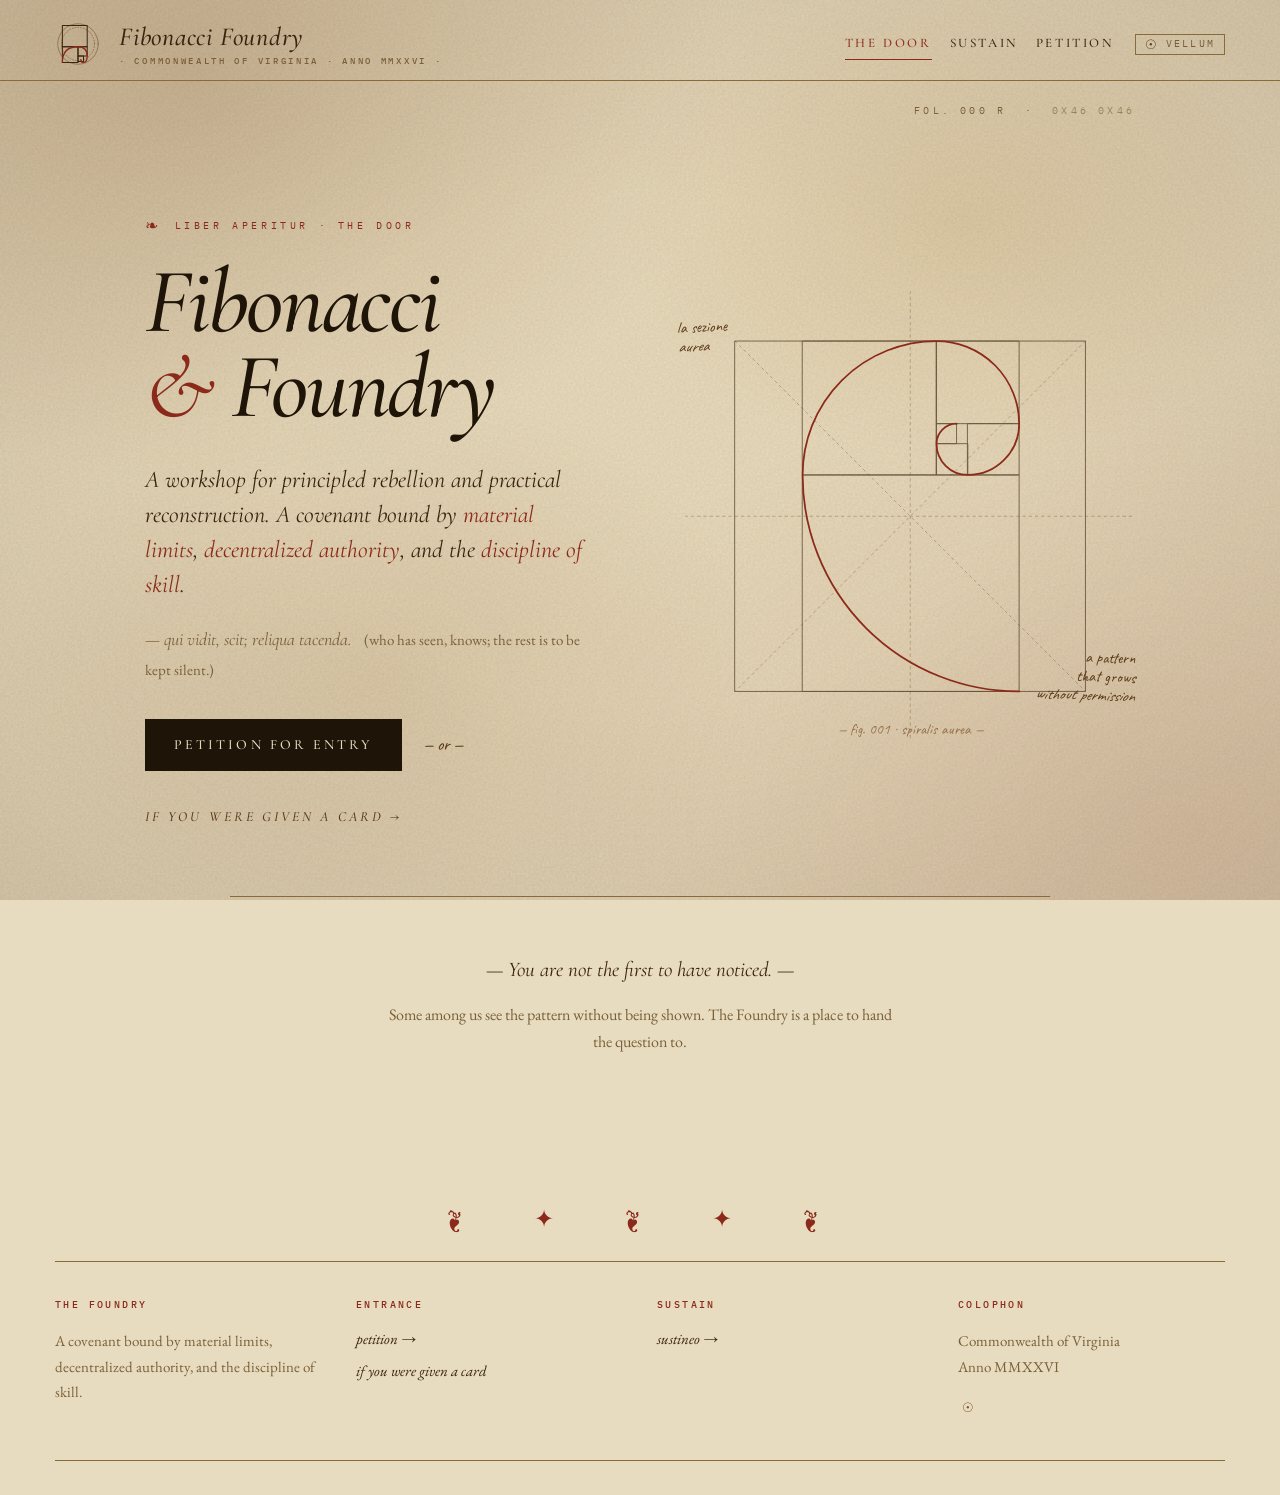
==== index.html @ b407f558 "Add the published site Four routes: index, invited, sustain, 404. One stylesheet. Scripts for the ci" ====
<!DOCTYPE html>
<html lang="en">
<head>
<meta charset="UTF-8">
<meta name="viewport" content="width=device-width, initial-scale=1">
<title>Fibonacci Foundry</title>
<meta name="description" content="A workshop for principled rebellion and practical reconstruction. A covenant bound by material limits, decentralized authority, and the discipline of skill.">
<link rel="icon" href="favicon.svg" type="image/svg+xml">
<link rel="canonical" href="https://fibonaccifoundry.org/">

<!-- Open Graph · absolute by necessity; scrapers do not resolve relative paths -->
<meta property="og:type" content="website">
<meta property="og:url" content="https://fibonaccifoundry.org/">
<meta property="og:site_name" content="Fibonacci Foundry">
<meta property="og:title" content="Fibonacci &amp; Foundry">
<meta property="og:description" content="qui vidit, scit; reliqua tacenda.">
<meta property="og:image" content="https://fibonaccifoundry.org/og.png">
<meta property="og:image:width" content="1200">
<meta property="og:image:height" content="630">
<meta name="twitter:card" content="summary_large_image">

<!-- Mode before first paint. Deliberately blocking and inline: deferring
     this would flash vellum before repainting nocturne. -->
<script>(function(){try{var m=localStorage.getItem('ff-mode');if(!m&&window.matchMedia){m=window.matchMedia('(prefers-color-scheme: dark)').matches?'nocturne':'vellum';}document.documentElement.dataset.mode=m||'vellum';}catch(e){document.documentElement.dataset.mode='vellum';}})();</script>

<link rel="preconnect" href="https://fonts.googleapis.com">
<link rel="preconnect" href="https://fonts.gstatic.com" crossorigin>
<link href="https://fonts.googleapis.com/css2?family=EB+Garamond:ital,wght@0,400;0,500;0,600;1,400;1,500&family=Cormorant+Garamond:ital,wght@0,400;0,500;0,600;0,700;1,400;1,500&family=IBM+Plex+Mono:wght@400;500&family=Caveat:wght@400;600&display=swap" rel="stylesheet">
<link rel="stylesheet" href="styles/codex.css">
</head>
<body>

<a class="skip" href="#main">skip to content</a>

<!-- ── CHROME · identical on every route ── -->
<header>
  <div class="sigil">
    <svg viewBox="0 0 50 50" aria-hidden="true">
      <g class="stroke-thin" stroke-width="0.8"><circle cx="25" cy="25" r="22"/><circle cx="25" cy="25" r="18" stroke-dasharray="1 2"/></g>
      <g class="stroke" stroke-width="1.1"><rect x="8" y="28" width="17" height="17"/><rect x="25" y="28" width="10" height="10"/><rect x="25" y="38" width="6" height="6"/><rect x="8" y="5" width="27" height="23"/></g>
      <path class="stroke-rubric" stroke-width="1.4" d="M8 45 Q8 28 25 28 Q35 28 35 38 Q35 45 31 45 Q28 45 28 42"/>
    </svg>
    <div class="nm">Fibonacci Foundry<small>· COMMONWEALTH OF VIRGINIA · ANNO MMXXVI ·</small></div>
  </div>
  <div class="chrome-right">
    <nav>
      <a href="index.html" class="here">The Door</a>
      <a href="sustain.html">Sustain</a>
      <a href="#" data-petition>Petition</a>
    </nav>
    <button class="mode-toggle" type="button" aria-pressed="false"><span class="gl">☉</span><span class="lab">vellum</span></button>
  </div>
</header>

<main id="main">

<section class="incipit door">
  <div class="folio">FOL. 000 r &nbsp;·&nbsp; <span class="cipher-stamp" title="sedecim" role="button" tabindex="0">0x46 0x46</span></div>

  <div class="incipit-text">
    <div class="rubric-line">Liber Aperitur · the door</div>
    <h1>Fibonacci<br/><span class="amp">&amp;</span> Foundry</h1>
    <p class="lede">A workshop for principled rebellion and practical reconstruction. A covenant bound by <em>material limits</em>, <em>decentralized authority</em>, and the <em>discipline of skill</em>.</p>
    <p class="lat-shadow">— qui vidit, scit; reliqua tacenda. &nbsp; <small>(who has seen, knows; the rest is to be kept silent.)</small></p>

    <div class="door-cta">
      <a href="#" class="btn-illumin primary" data-petition>Petition for entry</a>
      <span class="or">— or —</span>
      <a href="invited.html" class="btn-illumin quiet"><i>if you were given a card →</i></a>
    </div>
  </div>

  <div class="fig-wrap">
    <svg viewBox="0 0 360 360" role="img" aria-label="Golden spiral constructed from Fibonacci squares">
      <g class="stroke-thin" stroke-dasharray="2 3" opacity="0.5">
        <line x1="0" y1="180" x2="360" y2="180"/><line x1="180" y1="0" x2="180" y2="360"/>
        <line x1="40" y1="40" x2="320" y2="320"/><line x1="320" y1="40" x2="40" y2="320"/>
      </g>
      <!-- Golden spiral · ONE continuous path. Each quarter arc starts exactly
           where the previous ended and shares its tangent there, so the curve
           flows rather than turning corners. The construction squares are a
           true Fibonacci tiling of the 173x280 golden rectangle:
             173+107=280  107+66=173  66+41=107  41+25=66  25+16=41
           A spiral on these radii cannot be contained by a square — it spans a
           golden rectangle by definition — so the outer 280 square is a frame
           here, not the spiral's bounds. Verified: all joins exact to 1e-9.
           Do not hand-edit these coordinates; regenerate them. -->
      <g class="stroke" stroke-width="0.7" opacity="0.7">
        <rect x="40" y="40" width="280" height="280"/>
        <rect x="94" y="147" width="173" height="173"/><rect x="94" y="40" width="107" height="107"/>
        <rect x="201" y="40" width="66" height="66"/><rect x="226" y="106" width="41" height="41"/>
        <rect x="201" y="122" width="25" height="25"/><rect x="201" y="106" width="16" height="16"/>
      </g>
      <g class="stroke-rubric" stroke-width="1.4">
        <path d="M267 320 A173 173 0 0 1 94 147 A107 107 0 0 1 201 40 A66 66 0 0 1 267 106 A41 41 0 0 1 226 147 A25 25 0 0 1 201 122 A16 16 0 0 1 217 106"/>
      </g>
      <text x="180" y="354" text-anchor="middle" font-family="Caveat,cursive" font-size="12" fill="#7a5028" opacity="0.7">— fig. 001 · spiralis aurea —</text>
    </svg>
    <div class="annot a1">la sezione<br/><i>aurea</i></div>
    <div class="annot a2">a pattern<br/>that grows<br/><i>without permission</i></div>
  </div>
</section>

<section class="closing">
  <div class="line">— You are not the first to have noticed. —</div>
  <div class="shadow">Some among us see the pattern without being shown. The Foundry is a place to hand the question to.</div>
</section>

</main>

<!-- ── EXPLICIT · the close of the book ── -->
<div class="explicit">
  <div class="ornament">❦ &nbsp; ✦ &nbsp; ❦ &nbsp; ✦ &nbsp; ❦</div>
  <div class="explicit-grid">
    <div class="ec"><h4>The Foundry</h4><p>A covenant bound by material limits, decentralized authority, and the discipline of skill.</p></div>
    <div class="ec"><h4>Entrance</h4><a href="#" data-petition>petition →</a><a href="invited.html">if you were given a card</a></div>
    <div class="ec"><h4>Sustain</h4><a href="sustain.html">sustineo →</a></div>
    <div class="ec"><h4>Colophon</h4><p>Commonwealth of Virginia<br/>Anno MMXXVI</p><p><span class="smaragd" aria-label="emerald tablet">☉<span class="reveal"><i>quod est inferius, est sicut quod est superius</i><small>— Tabula Smaragdina, lin. ii —</small></span></span></p></div>
  </div>
</div>

<!-- ── CIPHER VEIL · per portas · the only contact route ── -->
<div class="cipher-veil" id="cipher-veil" role="dialog" aria-modal="true" aria-hidden="true">
  <div class="cipher-card">
    <div class="x" id="cipher-x" role="button" tabindex="0" aria-label="close">[ &times; &nbsp;clavde&nbsp;]</div>
    <div class="rubric-line">— Per Portas · de petitione —</div>
    <h3>The door has no <em>form</em>.</h3>
    <p>We answer by post, in the order in which sincere things arrive. The address is set down below — but the lock is in <em>basis sedecim</em>. Translate it carefully; we have found that those who cannot will not have written anything we wished to read.</p>
    <div class="lat-line">— clavis non datur; inveniatur. —</div>
    <div class="hex">70 65 74 69 74 69 6f 6e<span class="sep">@</span>66 69 62 6f 6e 61 63 63 69 66 6f 75 6e 64 72 79<span class="sep">.</span>6f 72 67</div>
    <div class="hint">Each pair is one letter. <b>Read by eights, then by sixteens, then by threes.</b></div>
    <div class="footnote">RESPONDEMUS · <span>INTRA · XIII · DIES</span> · NON OMNIBUS</div>
  </div>
</div>

<script src="scripts/cipher.js"></script>
<script src="scripts/mode.js"></script>
</body>
</html>
---- styles/codex.css ----
/* ═══════════════════════════════════════════════════════════════════
   FIBONACCI FOUNDRY · shared stylesheet · Codex Fibonacci
   Loaded by every page. Page-specific CSS lives in a <style> block
   in that page's <head>, BELOW this import.
   ─────────────────────────────────────────────────────────────────
   sections, in order:
     · tokens           variables for color, type, rule
     · base             reset + body + paper texture
     · primitives       hand strokes, mono/disp/hand fonts
     · chrome           header, sigil, nav, folio, footer/explicit
     · incipit          hero block (h1 + subtitle + sotto)
     · buttons          .btn-illumin + .primary
     · chapter          spread layout, verses w/ drop cap, sketch
     · plates           Discipline plates (with .alch-stamp)
     · hours            the rule of hours grid
     · writ             essay teasers (codex front) and indexes
     · gate             vows + petition CTA
     · alchemy          smaragdina, athanor, stamps
     · cipher-veil      petition modal
     · longread         article / essay long-form (writings/*)
   ═══════════════════════════════════════════════════════════════════ */

:root {
  --paper:#e8dcc0; --paper2:#decea8; --paper3:#c9b585;
  --sepia:#3a2410; --sepia2:#5a3a18; --sepia3:#7a5028;
  --rule:#8b6a3a; --rubric:#8b2a1a; --gold:#a8742a;
  --mute:#7a6038; --ink:#1f1408;
}
*,*::before,*::after { box-sizing:border-box; }
html,body { margin:0; padding:0; background:var(--paper); color:var(--sepia); font-family:'EB Garamond',serif; font-size:18px; line-height:1.7; }
body { overflow-x:hidden; }
a { color:inherit; text-decoration:none; }

/* aged vellum + foxing */
body::before {
  content:""; position:fixed; inset:0; pointer-events:none; z-index:0;
  background-image:
    radial-gradient(ellipse at 15% 8%, rgba(122,80,40,0.22) 0, transparent 35%),
    radial-gradient(ellipse at 92% 92%, rgba(139,42,26,0.10) 0, transparent 40%),
    radial-gradient(ellipse at 75% 25%, rgba(160,110,40,0.14) 0, transparent 25%),
    radial-gradient(ellipse at 30% 75%, rgba(120,70,30,0.12) 0, transparent 30%),
    radial-gradient(ellipse at 50% 50%, transparent 40%, rgba(60,30,10,0.12) 100%);
}
body::after {
  content:""; position:fixed; inset:0; pointer-events:none; z-index:1;
  background-image:url("data:image/svg+xml;utf8,<svg xmlns='http://www.w3.org/2000/svg' width='360' height='360'><filter id='n'><feTurbulence type='fractalNoise' baseFrequency='0.45' numOctaves='3'/><feColorMatrix values='0 0 0 0 0.35 0 0 0 0 0.22 0 0 0 0 0.06 0 0 0 0.22 0'/></filter><rect width='100%' height='100%' filter='url(%23n)'/></svg>");
  mix-blend-mode:multiply; opacity:0.75;
}
main, header, footer { position:relative; z-index:2; }

/* primitive utilities */
.hand { font-family:'Caveat',cursive; color:var(--sepia2); }
.mono { font-family:'IBM Plex Mono',monospace; }
.disp { font-family:'Cormorant Garamond',serif; }

/* sketch line presets (for SVG plates) */
.stroke { stroke:var(--sepia); fill:none; stroke-linecap:round; stroke-linejoin:round; }
.stroke-thin { stroke:var(--sepia2); fill:none; stroke-width:0.5; stroke-linecap:round; }
.stroke-rubric { stroke:var(--rubric); fill:none; stroke-linecap:round; }

/* ── HEADER ── */
header { padding:21px 55px 13px; border-bottom:1px solid var(--rule); display:flex; justify-content:space-between; align-items:center; gap:34px; flex-wrap:nowrap; }
.sigil { display:flex; align-items:center; gap:18px; }
.sigil svg { width:46px; height:46px; }
.sigil .nm { font-family:'Cormorant Garamond',serif; font-weight:500; font-size:26px; letter-spacing:0.03em; font-style:italic; line-height:1; }
.sigil .nm small { display:block; font-family:'IBM Plex Mono',monospace; font-style:normal; font-size:9px; letter-spacing:0.3em; color:var(--mute); text-transform:uppercase; margin-top:6px; }
.hdr-meta { font-family:'Caveat',cursive; font-size:18px; color:var(--sepia2); letter-spacing:0.02em; white-space:nowrap; flex:0 0 auto; }
.hdr-meta b { font-family:'Cormorant Garamond',serif; font-style:italic; font-weight:600; color:var(--ink); }
nav { display:flex; gap:18px; font-family:'Cormorant Garamond',serif; font-size:13px; letter-spacing:0.2em; text-transform:uppercase; font-weight:500; white-space:nowrap; flex:0 0 auto; }
nav a { padding:4px 0; border-bottom:1px solid transparent; color:var(--sepia); }
nav a:hover { border-color:var(--rubric); color:var(--rubric); }
nav a.here { color:var(--rubric); border-color:var(--rubric); }

/* folio number, anchored to the page corner */
.folio { position:absolute; top:21px; right:55px; font-family:'IBM Plex Mono',monospace; font-size:10px; letter-spacing:0.32em; color:var(--mute); text-transform:uppercase; z-index:3; }

/* ── INCIPIT / HERO ── */
.incipit { padding:55px 55px 34px; max-width:1346px; margin:0 auto; display:grid; grid-template-columns:1fr 1fr; gap:55px; border-bottom:1px solid var(--rule); position:relative; }
.incipit.single { grid-template-columns:1fr; max-width:780px; }
.incipit-text { padding-top:21px; }
.rubric-line { font-family:'IBM Plex Mono',monospace; font-size:10px; letter-spacing:0.36em; color:var(--rubric); text-transform:uppercase; margin-bottom:21px; display:flex; gap:13px; align-items:center; }
.rubric-line::before { content:"❧"; font-size:16px; }
.incipit h1 { font-family:'Cormorant Garamond',serif; font-weight:500; font-size:96px; line-height:0.95; margin:0 0 21px; letter-spacing:-0.02em; font-style:italic; color:var(--ink); }
.incipit h1 .amp { color:var(--rubric); font-weight:400; }
.incipit .subtitle { font-family:'Cormorant Garamond',serif; font-style:italic; font-weight:400; font-size:26px; line-height:1.4; color:var(--sepia); margin:0 0 21px; }
.incipit .subtitle em { color:var(--rubric); }

/* sotto voce — the quiet call */
.sotto { margin:34px 0; padding:21px 0 21px 21px; border-left:2px solid var(--rubric); max-width:520px; }
.sotto p { font-family:'EB Garamond',serif; font-style:italic; font-size:18px; line-height:1.55; margin:0 0 8px; color:var(--ink); }
.sotto .attribution { font-family:'Caveat',cursive; font-size:18px; color:var(--sepia2); margin-top:8px; }

.incipit-cta { display:flex; gap:13px; flex-wrap:wrap; margin-top:21px; }
.btn-illumin { font-family:'Cormorant Garamond',serif; font-size:14px; letter-spacing:0.22em; text-transform:uppercase; padding:13px 28px; background:transparent; color:var(--ink); border:1px solid var(--ink); cursor:pointer; font-weight:500; transition:all 0.3s; display:inline-block; text-align:center; }
.btn-illumin:hover { background:var(--ink); color:var(--paper); }
.btn-illumin.primary { background:var(--ink); color:var(--paper); }
.btn-illumin.primary:hover { background:var(--rubric); border-color:var(--rubric); }
.btn-illumin.quiet { border:none; padding:13px 0; color:var(--sepia2); }
.btn-illumin.quiet:hover { background:transparent; color:var(--rubric); }

/* hero plate — the figure */
.plate-hero { position:relative; padding:21px; }
.plate-hero svg.fig { width:100%; height:auto; aspect-ratio:1/1; display:block; }
.plate-hero .annot { position:absolute; font-family:'Caveat',cursive; color:var(--sepia2); font-size:18px; line-height:1.2; pointer-events:none; }
.plate-hero .annot.a1 { top:8%; left:-8px; transform:rotate(-4deg); max-width:140px; }
.plate-hero .annot.a2 { top:34%; right:-12px; transform:rotate(3deg); max-width:160px; text-align:right; }
.plate-hero .annot.a3 { bottom:18%; left:-4px; transform:rotate(2deg); max-width:170px; }
.plate-hero .annot.a4 { bottom:4%; right:8%; transform:rotate(-2deg); }
.plate-hero .annot b { font-family:'EB Garamond',serif; font-style:italic; font-weight:500; color:var(--rubric); display:block; font-size:14px; letter-spacing:0.05em; }
.mirror { transform:scaleX(-1); display:inline-block; }

/* ── CHAPTER (manifesto / verses + sketch spread) ── */
.chapter { padding:89px 55px 55px; max-width:1100px; margin:0 auto; border-bottom:1px solid var(--rule); position:relative; }
.chap-head { text-align:center; margin-bottom:55px; max-width:780px; margin-left:auto; margin-right:auto; }
.chap-head .cn { font-family:'Cormorant Garamond',serif; font-style:italic; font-size:18px; color:var(--rubric); letter-spacing:0.36em; text-transform:uppercase; margin-bottom:13px; font-weight:500; }
.chap-head h2 { font-family:'Cormorant Garamond',serif; font-weight:500; font-size:46px; margin:0; font-style:italic; line-height:1.1; letter-spacing:-0.01em; color:var(--ink); }
.chap-head h2 small { display:block; font-family:'EB Garamond',serif; font-style:italic; font-size:18px; color:var(--mute); margin-top:13px; letter-spacing:0.02em; font-weight:400; }

.spread { display:grid; grid-template-columns:1fr 0.85fr; gap:55px; align-items:start; }
.verses .verse { display:grid; grid-template-columns:42px 1fr; gap:18px; margin-bottom:21px; align-items:start; }
.verses .verse .v { font-family:'Cormorant Garamond',serif; font-style:italic; font-size:21px; color:var(--rubric); text-align:right; padding-top:3px; font-weight:500; }
.verses .verse p { margin:0; font-size:19px; line-height:1.7; color:var(--ink); }
.verses .verse:first-of-type p::first-letter {
  font-family:'Cormorant Garamond',serif; font-weight:500; font-size:96px; line-height:0.85; float:left;
  padding:6px 13px 0 0; color:var(--rubric); font-style:italic;
}
.verses .verse p em { color:var(--rubric); font-style:italic; }

.sketch { position:relative; padding:13px; }
.sketch svg.fig { width:100%; height:auto; display:block; }
.sketch .caption { margin-top:13px; padding-top:13px; border-top:1px dashed var(--rule); font-family:'EB Garamond',serif; font-style:italic; font-size:15px; color:var(--sepia2); line-height:1.5; }
.sketch .caption b { color:var(--ink); font-style:normal; font-weight:500; }
.sketch .marg { position:absolute; font-family:'Caveat',cursive; color:var(--sepia2); font-size:17px; }

.ornament { text-align:center; margin:34px 0 0; color:var(--rubric); font-size:18px; letter-spacing:0.6em; }

/* ── DISCIPLINE PLATES ── */
.disc { padding:89px 55px; max-width:1346px; margin:0 auto; border-bottom:1px solid var(--rule); }
.disc-grid { display:grid; grid-template-columns:repeat(3,1fr); gap:34px; }
.plate { position:relative; padding:34px 21px; }
.plate .roman { font-family:'Cormorant Garamond',serif; font-weight:400; font-style:italic; font-size:64px; color:var(--rubric); line-height:1; margin-bottom:8px; letter-spacing:-0.02em; }
.plate .roman small { font-family:'IBM Plex Mono',monospace; font-style:normal; font-size:9px; letter-spacing:0.28em; color:var(--mute); text-transform:uppercase; display:block; margin-top:13px; font-weight:500; }
.plate h3 { font-family:'Cormorant Garamond',serif; font-weight:500; font-style:italic; font-size:30px; margin:21px 0 13px; line-height:1.1; letter-spacing:-0.01em; color:var(--ink); }
.plate .sub { font-family:'EB Garamond',serif; font-style:italic; font-size:16px; color:var(--rubric); margin-bottom:21px; }
.plate .figure { margin:21px -8px; position:relative; aspect-ratio:1/0.78; }
.plate .figure svg.fig { width:100%; height:100%; display:block; }
.plate .figure .marg { position:absolute; font-family:'Caveat',cursive; color:var(--sepia2); font-size:15px; line-height:1.1; }
.plate p { font-size:16px; line-height:1.6; color:var(--ink); margin:0 0 13px; }
.plate .citation { font-family:'IBM Plex Mono',monospace; font-size:10px; letter-spacing:0.22em; color:var(--mute); text-transform:uppercase; margin-top:21px; padding-top:13px; border-top:1px dotted var(--rule); }
.plate .citation b { color:var(--rubric); }

/* ── HOURS GRID ── */
.hours { padding:89px 55px; max-width:1346px; margin:0 auto; border-bottom:1px solid var(--rule); }
.h-grid { display:grid; grid-template-columns:repeat(4,1fr); gap:21px; }
.h-cell { position:relative; padding:18px 18px 16px; border:1px solid var(--rule); background:rgba(232,220,192,0.32); min-height:180px; display:flex; flex-direction:column; }
.h-cell .glyph { height:42px; margin-bottom:13px; opacity:0.7; }
.h-cell .glyph svg { height:100%; width:auto; display:block; }
.h-cell .lat { font-family:'Cormorant Garamond',serif; font-style:italic; font-weight:500; font-size:22px; line-height:1.05; color:var(--ink); letter-spacing:0.005em; }
.h-cell.key .lat { color:var(--rubric); }
.h-cell .role { font-family:'EB Garamond',serif; font-style:italic; font-size:14.5px; color:var(--sepia2); margin-top:8px; line-height:1.4; }
.h-cell.key .role { color:var(--ink); }
.h-cell .ord { font-family:'IBM Plex Mono',monospace; font-size:9.5px; letter-spacing:0.26em; color:var(--mute); text-transform:uppercase; margin-top:auto; padding-top:13px; display:flex; justify-content:space-between; align-items:baseline; gap:8px; }
.h-cell .ord b { font-family:'Cormorant Garamond',serif; font-style:italic; font-weight:500; font-size:14px; letter-spacing:0; text-transform:none; color:var(--sepia2); }
.h-cell.key .ord b { color:var(--rubric); }
.h-cell .marg { position:absolute; top:-10px; right:13px; font-family:'Caveat',cursive; color:var(--sepia3); font-size:14px; transform:rotate(-3deg); background:var(--paper); padding:0 6px; }

/* ── ALCHEMY ── */
.alch-stamp { position:absolute; top:21px; right:13px; width:46px; height:46px; display:flex; align-items:center; justify-content:center; pointer-events:none; opacity:0.78; }
.alch-stamp::before { content:""; position:absolute; inset:0; border-radius:50%; border:0.6px solid var(--sepia3); }
.alch-stamp::after { content:""; position:absolute; inset:4px; border-radius:50%; border:0.4px dashed var(--sepia3); opacity:0.5; }
.alch-stamp .gl { font-family:'EB Garamond',serif; font-size:22px; color:var(--sepia2); position:relative; line-height:1; }
.alch-stamp .lab { position:absolute; left:50%; bottom:-14px; transform:translateX(-50%); font-family:'IBM Plex Mono',monospace; font-size:7px; letter-spacing:0.22em; color:var(--mute); text-transform:uppercase; white-space:nowrap; }
.h-cell .alch-inline { font-family:'EB Garamond',serif; font-size:15px; color:var(--rubric); margin-right:8px; opacity:0.75; }

/* tabula smaragdina / athanor — quiet hover-reveal */
.smaragd { position:relative; display:inline-block; cursor:help; color:var(--sepia3); font-size:13px; padding:0 4px; }
.smaragd:hover { color:var(--rubric); }
.smaragd .reveal {
  position:absolute; bottom:130%; left:50%; transform:translateX(-50%) translateY(8px);
  background:var(--paper); border:1px solid var(--rule); padding:13px 21px; min-width:280px;
  font-family:'Cormorant Garamond',serif; font-style:italic; font-size:14px; color:var(--ink);
  line-height:1.5; letter-spacing:0.01em; text-align:center;
  opacity:0; pointer-events:none; transition:opacity 0.4s ease, transform 0.4s ease;
  box-shadow:0 13px 34px rgba(31,20,8,0.35); z-index:5;
}
.smaragd .reveal::before { content:""; position:absolute; bottom:-6px; left:50%; transform:translateX(-50%) rotate(45deg); width:10px; height:10px; background:var(--paper); border-right:1px solid var(--rule); border-bottom:1px solid var(--rule); }
.smaragd .reveal small { display:block; margin-top:8px; font-family:'EB Garamond',serif; font-style:normal; font-size:11px; color:var(--mute); letter-spacing:0.02em; }
.smaragd:hover .reveal { opacity:1; transform:translateX(-50%) translateY(0); }

/* ── CIPHER VEIL (petition puzzle) ── */
.cipher-veil { position:fixed; inset:0; background:rgba(31,20,8,0.66); z-index:50; display:none; align-items:center; justify-content:center; padding:34px; backdrop-filter:blur(2px); }
.cipher-veil.show { display:flex; animation: fadeIn 0.4s ease; }
@keyframes fadeIn { from { opacity:0; } to { opacity:1; } }
.cipher-card { background:var(--paper); border:1px solid var(--rule); padding:55px 48px 46px; max-width:520px; width:100%; position:relative; box-shadow:0 34px 89px rgba(31,20,8,0.45); }
.cipher-card::before { content:""; position:absolute; inset:8px; border:1px solid var(--rule); pointer-events:none; }
.cipher-card::after {
  content:""; position:absolute; inset:0; pointer-events:none; mix-blend-mode:multiply; opacity:0.55;
  background-image:url("data:image/svg+xml;utf8,<svg xmlns='http://www.w3.org/2000/svg' width='240' height='240'><filter id='n'><feTurbulence type='fractalNoise' baseFrequency='0.55' numOctaves='2'/><feColorMatrix values='0 0 0 0 0.35 0 0 0 0 0.22 0 0 0 0 0.06 0 0 0 0.20 0'/></filter><rect width='100%' height='100%' filter='url(%23n)'/></svg>");
}
.cipher-card > * { position:relative; z-index:1; }
.cipher-card .x { position:absolute; top:14px; right:18px; cursor:pointer; font-family:'IBM Plex Mono',monospace; font-size:10px; letter-spacing:0.28em; color:var(--mute); text-transform:uppercase; user-select:none; z-index:2; }
.cipher-card .x:hover { color:var(--rubric); }
.cipher-card .rubric-line { margin-bottom:18px; }
.cipher-card h3 { font-family:'Cormorant Garamond',serif; font-style:italic; font-weight:500; font-size:38px; line-height:1.04; margin:0 0 13px; color:var(--ink); letter-spacing:-0.01em; }
.cipher-card h3 em { color:var(--rubric); }
.cipher-card p { font-family:'EB Garamond',serif; font-style:italic; font-size:16px; line-height:1.6; color:var(--sepia); margin:0 0 18px; }
.cipher-card .lat-line { font-family:'Cormorant Garamond',serif; font-style:italic; font-size:18px; color:var(--rubric); margin:8px 0 21px; text-align:center; letter-spacing:0.01em; }
.cipher-card .hex { font-family:'IBM Plex Mono',monospace; font-size:14px; letter-spacing:0.18em; color:var(--ink); padding:24px 18px; border-top:1px solid var(--rule); border-bottom:1px solid var(--rule); text-align:center; line-height:2; }
.cipher-card .hex .sep { color:var(--rubric); font-family:'Cormorant Garamond',serif; font-style:italic; font-size:18px; letter-spacing:0; display:block; margin:4px 0; }
.cipher-card .hint { font-family:'Caveat',cursive; font-size:17px; color:var(--sepia2); margin-top:18px; text-align:center; line-height:1.3; }
.cipher-card .hint b { font-family:'EB Garamond',serif; font-style:italic; color:var(--rubric); font-weight:500; }
.cipher-card .footnote { font-family:'IBM Plex Mono',monospace; font-size:9px; letter-spacing:0.3em; color:var(--mute); text-transform:uppercase; margin-top:21px; text-align:center; }
.cipher-card .footnote span { color:var(--rubric); }

.folio .cipher-stamp { color:var(--mute); opacity:0.65; }
.folio .cipher-stamp:hover { color:var(--rubric); opacity:1; cursor:help; }

/* ── WRITINGS (essay teasers / index) ── */
.writ { padding:89px 55px; max-width:1100px; margin:0 auto; border-bottom:1px solid var(--rule); }
.writ-grid { display:grid; grid-template-columns:repeat(2,1fr); column-gap:55px; row-gap:13px; }
.essay { padding:21px 0; border-bottom:1px dotted var(--rule); display:grid; grid-template-columns:34px 1fr; gap:18px; align-items:start; }
.essay .n { font-family:'Cormorant Garamond',serif; font-style:italic; font-size:24px; color:var(--rubric); line-height:1.2; font-weight:500; }
.essay h3 { font-family:'Cormorant Garamond',serif; font-weight:500; font-size:24px; margin:0 0 6px; line-height:1.2; font-style:italic; }
.essay h3:hover { color:var(--rubric); cursor:pointer; }
.essay .date { font-family:'IBM Plex Mono',monospace; font-size:9px; letter-spacing:0.24em; color:var(--mute); text-transform:uppercase; margin-bottom:8px; }
.essay p { font-size:16px; line-height:1.55; color:var(--sepia); margin:0; font-style:italic; }
.essay a { display:block; }

/* ── GATE / VOWS ── */
.gate { padding:89px 55px; max-width:1100px; margin:0 auto; border-bottom:1px solid var(--rule); }
.gate-inner { display:grid; grid-template-columns:1fr 1fr; gap:55px; align-items:center; }
.gate-text .rubric-line { margin-bottom:21px; }
.gate-text h2 { font-family:'Cormorant Garamond',serif; font-style:italic; font-weight:500; font-size:56px; margin:0 0 21px; line-height:1.05; letter-spacing:-0.02em; color:var(--ink); }
.gate-text h2 em { color:var(--rubric); }
.gate-text > p { font-size:19px; line-height:1.65; color:var(--sepia); margin:0 0 21px; font-style:italic; }
.vows { margin:21px 0 34px; }
.vow { display:grid; grid-template-columns:34px 1fr; gap:13px; padding:13px 0; border-bottom:1px dotted var(--rule); font-size:17px; line-height:1.45; }
.vow:first-child { border-top:1px dotted var(--rule); }
.vow .vn { font-family:'Cormorant Garamond',serif; font-style:italic; font-size:21px; color:var(--rubric); font-weight:500; }
.vow .vt em { font-style:italic; color:var(--rubric); }
.gate-sketch { position:relative; padding:13px; }
.gate-sketch svg.fig { width:100%; height:auto; display:block; aspect-ratio:1/1.05; }
.gate-sketch .marg { position:absolute; font-family:'Caveat',cursive; color:var(--sepia2); font-size:17px; }
.gate-sketch .m1 { top:8%; right:0; transform:rotate(4deg); }
.gate-sketch .m2 { bottom:13%; left:-8px; transform:rotate(-2deg); max-width:160px; }

/* ── EXPLICIT (footer) ── */
.explicit { padding:55px 55px 34px; max-width:1346px; margin:0 auto; }
.explicit .ornament { font-size:24px; margin-bottom:21px; }
.explicit-grid { display:grid; grid-template-columns:repeat(4,1fr); gap:34px; padding:34px 0; border-top:1px solid var(--rule); border-bottom:1px solid var(--rule); }
.ec h4 { font-family:'IBM Plex Mono',monospace; font-size:10px; letter-spacing:0.24em; text-transform:uppercase; color:var(--rubric); margin:0 0 13px; font-weight:500; }
.ec a, .ec p { font-family:'EB Garamond',serif; font-size:15px; color:var(--sepia); display:block; margin-bottom:6px; font-style:italic; }
.ec a:hover { color:var(--rubric); }
.ec p { font-style:normal; color:var(--mute); }
.closing { text-align:center; margin-top:34px; }
.closing .line { font-family:'Cormorant Garamond',serif; font-style:italic; font-size:18px; color:var(--ink); margin-bottom:8px; }
.closing .mirror-line { font-family:'Caveat',cursive; font-size:16px; color:var(--sepia2); display:inline-block; margin-top:8px; }
.closing .lic { font-family:'IBM Plex Mono',monospace; font-size:9px; letter-spacing:0.24em; color:var(--mute); text-transform:uppercase; margin-top:13px; }

/* ═══════════════════════════════════════════════════════════════════
   LONG-READ (writings/[essay].html)
   ─────────────────────────────────────────────────────────────────
   Used by essay pages. Drop cap, marginalia, footnotes, end-mark.
   ═══════════════════════════════════════════════════════════════════ */

.longread { max-width:1200px; margin:0 auto; padding:89px 55px 55px; display:grid; grid-template-columns:240px minmax(0,640px) 240px; column-gap:55px; align-items:start; position:relative; }
.longread .lr-pre { grid-column:2; }
.longread .lr-pre .rubric-line { margin-bottom:21px; }
.longread .lr-pre .lr-meta { font-family:'IBM Plex Mono',monospace; font-size:10px; letter-spacing:0.26em; color:var(--mute); text-transform:uppercase; margin-bottom:13px; }
.longread h1.lr-title { grid-column:2; font-family:'Cormorant Garamond',serif; font-weight:500; font-style:italic; font-size:72px; line-height:0.96; margin:0 0 13px; color:var(--ink); letter-spacing:-0.02em; }
.longread .lr-deck { grid-column:2; font-family:'Cormorant Garamond',serif; font-style:italic; font-size:24px; line-height:1.35; color:var(--sepia); margin:0 0 34px; }
.longread .lr-deck em { color:var(--rubric); }
.longread .lr-byline { grid-column:2; display:flex; gap:21px; font-family:'IBM Plex Mono',monospace; font-size:10px; letter-spacing:0.24em; color:var(--mute); text-transform:uppercase; padding:13px 0; border-top:1px solid var(--rule); border-bottom:1px solid var(--rule); margin-bottom:34px; }
.longread .lr-byline b { font-family:'Cormorant Garamond',serif; font-style:italic; font-weight:500; font-size:14px; letter-spacing:0.02em; color:var(--ink); text-transform:none; }

.lr-body { grid-column:2; font-family:'EB Garamond',serif; font-size:19px; line-height:1.75; color:var(--ink); }
.lr-body p { margin:0 0 21px; }
.lr-body p:first-of-type::first-letter {
  font-family:'Cormorant Garamond',serif; font-weight:500; font-size:108px; line-height:0.85; float:left;
  padding:8px 13px 0 0; color:var(--rubric); font-style:italic;
}
.lr-body h2 { font-family:'Cormorant Garamond',serif; font-weight:500; font-style:italic; font-size:34px; line-height:1.15; margin:55px 0 13px; color:var(--ink); letter-spacing:-0.01em; }
.lr-body h2::before { content:"§ "; color:var(--rubric); font-style:italic; }
.lr-body h3 { font-family:'Cormorant Garamond',serif; font-weight:500; font-style:italic; font-size:24px; margin:34px 0 8px; color:var(--ink); }
.lr-body blockquote { margin:34px 0; padding:0 0 0 21px; border-left:2px solid var(--rubric); font-family:'EB Garamond',serif; font-style:italic; font-size:21px; line-height:1.55; color:var(--sepia); }
.lr-body blockquote cite { display:block; margin-top:13px; font-family:'Caveat',cursive; font-style:normal; font-size:17px; color:var(--sepia2); }
.lr-body blockquote cite::before { content:"— "; }
.lr-body em { color:var(--rubric); font-style:italic; }
.lr-body strong { font-weight:500; color:var(--ink); }
.lr-body hr { border:none; text-align:center; margin:34px 0; height:auto; }
.lr-body hr::before { content:"✦   ❦   ✦"; color:var(--rubric); letter-spacing:0.6em; font-size:14px; }
.lr-body .lr-lede { font-family:'Cormorant Garamond',serif; font-style:italic; font-size:24px; line-height:1.4; color:var(--sepia); margin:0 0 34px; }
.lr-body .lr-lede em { color:var(--rubric); }
.lr-body a.fn-ref { color:var(--rubric); font-size:0.7em; vertical-align:super; line-height:0; padding:0 1px; }
.lr-body a.fn-ref:hover { color:var(--ink); }

/* marginalia (positioned in left or right column at scroll) */
.longread .lr-marg { font-family:'Caveat',cursive; font-size:17px; color:var(--sepia2); line-height:1.3; }
.longread .lr-marg-left { grid-column:1; justify-self:end; max-width:200px; text-align:right; padding-top:8px; }
.longread .lr-marg-right { grid-column:3; max-width:200px; padding-top:8px; }
.longread .lr-marg b { display:block; font-family:'EB Garamond',serif; font-style:italic; font-weight:500; color:var(--rubric); font-size:14px; letter-spacing:0.04em; margin-bottom:4px; }

/* footnotes */
.lr-foot { grid-column:2; margin-top:55px; padding-top:21px; border-top:1px solid var(--rule); }
.lr-foot h4 { font-family:'IBM Plex Mono',monospace; font-size:10px; letter-spacing:0.26em; color:var(--rubric); text-transform:uppercase; margin:0 0 13px; font-weight:500; }
.lr-foot ol { margin:0; padding-left:34px; font-family:'EB Garamond',serif; font-size:15px; line-height:1.55; color:var(--sepia); }
.lr-foot ol li { margin-bottom:8px; }
.lr-foot ol li::marker { color:var(--rubric); font-family:'Cormorant Garamond',serif; font-style:italic; }
.lr-foot ol li em { color:var(--rubric); font-style:italic; }

/* end mark */
.lr-endmark { grid-column:2; text-align:center; margin:34px 0 0; color:var(--rubric); font-family:'Cormorant Garamond',serif; font-style:italic; font-size:24px; letter-spacing:0.4em; }
.lr-endmark::before { content:"❦"; }

/* ── PRINT ── */
@media print {
  body::before, body::after { display:none; }
  header, footer, .cipher-veil, nav { display:none !important; }
  body { background:#fff; color:#000; font-size:11pt; }
  .longread { padding:0; column-gap:0; grid-template-columns:1fr; max-width:none; }
  .longread > * { grid-column:1 !important; }
  .lr-marg { display:none; }
  .smaragd { color:inherit; }
  .smaragd .reveal { display:none; }
}

/* ── RESPONSIVE ── */
@media (max-width:980px) {
  header { flex-direction:column; align-items:flex-start; padding:21px 34px 13px; gap:13px; }
  .incipit, .gate-inner, .spread { grid-template-columns:1fr; padding:34px; gap:34px; }
  .incipit h1 { font-size:64px; }
  .disc-grid { grid-template-columns:1fr; }
  .h-grid { grid-template-columns:repeat(2,1fr); }
  .writ-grid { grid-template-columns:1fr; }
  .explicit-grid { grid-template-columns:repeat(2,1fr); }
  .longread { grid-template-columns:1fr; padding:55px 34px; }
  .longread > * { grid-column:1; }
  .longread h1.lr-title { font-size:48px; }
  .lr-marg { font-style:italic; padding:13px 21px; border-left:2px solid var(--rubric); margin:21px 0; text-align:left !important; max-width:none !important; justify-self:start !important; }
}


/* ═══════════════════════════════════════════════════════════════════
   NOCTURNE · the second mode
   Same hues, inverted lightness. The vellum becomes tallow-lit ink.
   Applies to ANY element carrying [data-mode="nocturne"], so a single
   specimen can be shown in nocturne inside a vellum page.
   Rubric, gold and mute are lifted. Every token is held at or above
   4.5:1 against --paper (#17100a) because rubric and mute are used
   almost exclusively at 9-10px — .rubric-line, .folio, .citation,
   .h-cell .ord, nav a:hover — so the 3:1 large-text allowance never
   applies. Measured: rubric 4.60, mute 4.61, sepia3 5.05, gold 7.07,
   sepia2 7.77, sepia 11.67, ink 15.31.
   ═══════════════════════════════════════════════════════════════════ */
[data-mode="nocturne"] {
  --paper:#17100a; --paper2:#1f160c; --paper3:#2c1f10;
  --sepia:#dbcaa6; --sepia2:#b9a47c; --sepia3:#95825d;
  --rule:#6b5230; --rubric:#ca5c43; --gold:#c9954a;
  --mute:#8f7b56; --ink:#f2e7cb;
}
/* the foxing becomes lamplight rather than stain */
html[data-mode="nocturne"] body::before {
  background-image:
    radial-gradient(ellipse at 15% 8%, rgba(201,149,74,0.10) 0, transparent 38%),
    radial-gradient(ellipse at 92% 92%, rgba(196,85,60,0.07) 0, transparent 42%),
    radial-gradient(ellipse at 75% 25%, rgba(214,168,92,0.08) 0, transparent 28%),
    radial-gradient(ellipse at 50% 50%, transparent 45%, rgba(0,0,0,0.45) 100%);
}
html[data-mode="nocturne"] body::after { mix-blend-mode:screen; opacity:0.26; }
/* SVG figure strokes need no change — they are all var()-driven */

/* ── MODE TOGGLE ─────────────────────────────────────────────────
   A sun/moon pair set in the header. Never an emoji; the glyphs are
   the alchemical sol and luna. */
.mode-toggle { display:inline-flex; align-items:center; gap:7px; border:1px solid var(--rule); padding:3px 9px; cursor:pointer; background:transparent; color:var(--sepia2); font-family:'IBM Plex Mono',monospace; font-size:10px; letter-spacing:0.22em; text-transform:uppercase; line-height:1; }
.mode-toggle:hover { border-color:var(--rubric); color:var(--rubric); }
.mode-toggle .gl { font-size:13px; line-height:1; }
.mode-toggle .lab { opacity:0.75; }

/* ── DONATE · sustineo ────────────────────────────────────────────
   The only outbound commercial link on the site. It is set as a
   plate, not a banner: no urgency, no progress bar, no suggested
   amounts shouting. */
.sustain { max-width:780px; margin:0 auto; padding:89px 55px; position:relative; }
.sustain .amt-row { display:flex; gap:13px; flex-wrap:wrap; margin:34px 0 21px; }
.sustain .amt { border:1px solid var(--rule); padding:13px 21px; font-family:'Cormorant Garamond',serif; font-style:italic; font-size:22px; color:var(--ink); background:transparent; cursor:pointer; line-height:1; }
.sustain .amt:hover { border-color:var(--rubric); color:var(--rubric); }
.sustain .amt small { display:block; font-family:'IBM Plex Mono',monospace; font-style:normal; font-size:9px; letter-spacing:0.2em; color:var(--mute); text-transform:uppercase; margin-top:7px; }
.sustain .ledger { border-top:1px solid var(--rule); border-bottom:1px solid var(--rule); padding:21px 0; margin:34px 0; display:grid; grid-template-columns:repeat(3,1fr); gap:21px; }
.sustain .ledger div { font-family:'IBM Plex Mono',monospace; font-size:10px; letter-spacing:0.18em; text-transform:uppercase; color:var(--mute); }
.sustain .ledger div b { display:block; font-family:'Cormorant Garamond',serif; font-style:italic; font-weight:500; font-size:21px; letter-spacing:0; text-transform:none; color:var(--ink); margin-bottom:5px; }

/* ── NOT FOUND · folio non inventa ────────────────────────────── */
.notfound { max-width:680px; margin:0 auto; padding:144px 55px; text-align:center; position:relative; }
.notfound .code { font-family:'IBM Plex Mono',monospace; font-size:11px; letter-spacing:0.4em; color:var(--rubric); text-transform:uppercase; margin-bottom:34px; }
.notfound h1 { font-family:'Cormorant Garamond',serif; font-style:italic; font-weight:500; font-size:72px; line-height:1; margin:0 0 21px; color:var(--ink); }
.notfound .lat { font-family:'Cormorant Garamond',serif; font-style:italic; font-size:21px; color:var(--sepia2); margin-bottom:13px; }
.notfound .shadow { font-family:'EB Garamond',serif; font-size:15px; color:var(--mute); margin-bottom:55px; }

/* ── DRAFT MARKER ─────────────────────────────────────────────────
   Anything the order has not yet set its hand to. */
.draft { position:relative; }
.draft::after { content:"DRAFT"; position:absolute; top:-9px; right:-9px; font-family:'IBM Plex Mono',monospace; font-size:8px; letter-spacing:0.24em; color:var(--rubric); border:1px solid var(--rubric); padding:2px 5px; background:var(--paper); }

/* buttons never wrap mid-label */
.btn-illumin { white-space:nowrap; }


/* ═══════════════════════════════════════════════════════════════════
   THE FRONT DOOR · blocks for /, /invited
   Everything below was inline in §007 of the pattern sheet, because a
   specimen sheet demonstrates rather than ships. Lifted to real
   classes here so the production pages carry no style attributes.
   Named from the vocabulary: the hero is still an incipit, the door is
   a modifier on it. /sustain and /404 need nothing — .sustain and
   .notfound are already in this file, above.
   Spacing stays on the sequence: 8 13 21 34 55 89 144.
   ═══════════════════════════════════════════════════════════════════ */

/* header right group — nav plus the mode toggle, per § 003.
   header is space-between, so nav and toggle must travel together
   or the toggle drifts into the middle of the bar. */
.chrome-right { display:flex; align-items:center; gap:21px; flex:0 0 auto; }

/* ── / · the door ──────────────────────────────────────────────────
   A quieter incipit than the codex: wider gutters, no rule beneath,
   optically centred rather than top-aligned. Inherits h1 colour,
   family and the .amp rubric ampersand from .incipit above, and
   inherits the 980px collapse (and its 64px h1) from the media
   query above. */
.incipit.door {
  padding:110px 55px 55px; max-width:1100px; gap:89px;
  align-items:center; border-bottom:none;
}
.incipit.door h1 { font-size:92px; line-height:0.92; letter-spacing:-0.025em; margin:0 0 34px; }
.incipit.door .lede {
  font-family:'Cormorant Garamond',serif; font-style:italic;
  font-size:24px; line-height:1.45; color:var(--sepia);
  margin:0 0 21px; max-width:440px;
}
.incipit.door .lede em { color:var(--rubric); }
/* the Latin, with its English shadow held at a smaller size — the
   shadow is a gloss, not a second sentence */
.incipit.door .lat-shadow {
  font-family:'Cormorant Garamond',serif; font-style:italic;
  font-size:18px; color:var(--mute); margin:0 0 34px;
}
.incipit.door .lat-shadow small {
  font-family:'EB Garamond',serif; font-style:normal; font-size:15px;
}
.door-cta { display:flex; gap:21px; align-items:center; flex-wrap:wrap; }
.door-cta .or { font-family:'Caveat',cursive; font-size:18px; color:var(--sepia2); }

/* the figure column · marginalia in the hand */
.fig-wrap { position:relative; }
.fig-wrap > svg { width:100%; height:auto; display:block; }
.annot {
  position:absolute; font-family:'Caveat',cursive;
  color:var(--sepia2); font-size:16px; line-height:1.2;
  pointer-events:none;
}
.annot.a1 { top:6%; left:-8px; transform:rotate(-3deg); }
.annot.a2 { bottom:8%; right:0; text-align:right; max-width:120px; transform:rotate(2deg); }

/* the closing statement · the last word before the explicit */
.closing {
  border-top:1px solid var(--rule); max-width:820px;
  margin:0 auto; padding:55px; text-align:center;
}
.closing .line {
  font-family:'Cormorant Garamond',serif; font-style:italic;
  font-size:21px; color:var(--sepia); margin-bottom:13px;
}
.closing .shadow {
  font-family:'EB Garamond',serif; font-size:16px;
  color:var(--mute); max-width:520px; margin:0 auto;
}

/* ── /invited · the card ───────────────────────────────────────────
   Single column and deliberately terminal. There is no CTA here by
   design; do not add one. */
.invited { max-width:760px; margin:0 auto; padding:89px 55px 55px; position:relative; }
.invited h1 {
  font-family:'Cormorant Garamond',serif; font-style:italic;
  font-weight:500; font-size:64px; line-height:1;
  margin:0 0 21px; color:var(--ink);
}
.invited .statement {
  font-family:'Cormorant Garamond',serif; font-style:italic;
  font-size:22px; line-height:1.45; color:var(--sepia); max-width:520px;
}
.invited .body { font-size:18px; line-height:1.7; color:var(--sepia); max-width:560px; }
.invited .aside { font-family:'Caveat',cursive; font-size:20px; color:var(--sepia2); margin:34px 0; }
.invited .sworn { border-top:1px solid var(--rule); padding-top:34px; margin-top:34px; }
.invited .attest { font-size:16px; color:var(--mute); margin-top:21px; }

/* ── narrow ────────────────────────────────────────────────────────
   The header stacks at 980px above, so the toggle group unhooks from
   the right edge and sits under the sigil with the nav. */
@media (max-width:980px) {
  .chrome-right { width:100%; flex-wrap:wrap; gap:13px; }
  .incipit.door { padding:55px 34px; }
  .invited { padding:55px 34px; }
  .invited h1 { font-size:48px; }
  .closing { padding:34px; }
}

/* 44px minimum tap target on everything touchable, per § 008 */
@media (pointer:coarse) {
  nav a, .mode-toggle, .sustain .amt, .btn-illumin { min-height:44px; }
  .mode-toggle, .sustain .amt { display:inline-flex; align-items:center; }
  nav a { display:inline-flex; align-items:center; }
}

/* skip link — the placeholder site had one and claimed AA; keeping it.
   Off-canvas until focused, then it lands as an ordinary illuminated
   button in the top-left. */
.skip {
  position:absolute; left:-9999px; top:0; z-index:99;
  font-family:'IBM Plex Mono',monospace; font-size:10px;
  letter-spacing:0.22em; text-transform:uppercase;
  background:var(--paper); color:var(--rubric);
  border:1px solid var(--rubric); padding:13px 21px;
}
.skip:focus { left:13px; top:13px; }

/* chosen amount · no default selection, per the brief — the state only
   exists once the visitor has actually judged an amount */
.sustain .amt[aria-pressed="true"] { border-color:var(--rubric); color:var(--rubric); }

/* a primary button with nowhere to go yet. Visible, so an unconfigured
   Zeffy link cannot ship quietly. */
.btn-illumin[aria-disabled="true"] {
  opacity:0.45; cursor:not-allowed; background:transparent;
  color:var(--sepia2); border-color:var(--rule);
}
.btn-illumin[aria-disabled="true"]:hover { background:transparent; color:var(--sepia2); }
.sustain .pending {
  font-family:'IBM Plex Mono',monospace; font-size:10px;
  letter-spacing:0.22em; text-transform:uppercase;
  color:var(--rubric); margin-top:13px;
}

/* the hand · a Caveat note where an emoji would otherwise be reached for */
.sustain .note-hand { font-family:'Caveat',cursive; font-size:19px; color:var(--sepia2); margin-top:21px; }

/* ── /sustain · type ──────────────────────────────────────────────
   .sustain sets the measure and the amount row above, but the pattern
   sheet carried this heading's type inline, so without these rules the
   h1 falls back to upright body serif — and headings in this system are
   always italic. That is the most identifying decision in the whole
   vocabulary; do not let it regress. */
.sustain h1 {
  font-family:'Cormorant Garamond',serif; font-style:italic;
  font-weight:500; font-size:56px; line-height:1.02;
  margin:0 0 21px; color:var(--ink);
}
.sustain > p:not(.note-hand) { font-size:18px; line-height:1.7; color:var(--sepia); max-width:560px; margin:0; }


/* ═══════════════════════════════════════════════════════════════════
   PRINT · ink on paper
   The skeleton earlier in this file was written for /codex and the
   longread, and it had never been run. Two things were wrong with it
   for the front-door pages, both found by actually printing them:

   1. It sets `body { color:#000 }`, which changes nothing — every
      element takes its colour from a token, not from inheritance. So
      printing while in nocturne produced cream-on-white: --ink is
      #f2e7cb there, and the h1 came out very nearly invisible.
   2. The two-column incipit never collapsed, so the figure was pushed
      onto a page of its own with the text stranded on the one before.

   This block therefore RESETS THE TOKENS rather than the inherited
   colour, and it has to sit at the end of the file: the nocturne block
   above is later in source order than the old @media print, so a reset
   placed up there loses the cascade. `html[data-mode="nocturne"]` also
   outranks the bare attribute selector on specificity, so the reset
   holds whichever mode the visitor happened to be reading in.

   The rubric stays a dark rust rather than going flat black — it is
   load-bearing in this design, and it greys out legibly on a mono
   printer while still reading as an accent in colour.
   ═══════════════════════════════════════════════════════════════════ */

@media print {

  /* ── tokens · whichever mode was on screen ───────────────────────── */
  html,
  html[data-mode="vellum"],
  html[data-mode="nocturne"] {
    --paper:#fff; --paper2:#fff; --paper3:#fff;
    --sepia:#1a1a1a; --sepia2:#333; --sepia3:#555;
    --rule:#999; --rubric:#7a2415; --gold:#6b4a1a;
    --mute:#555; --ink:#000;
  }

  @page { margin:18mm 16mm; }

  body { background:#fff; font-size:11pt; line-height:1.55; }

  /* ── keep the identity, drop the controls ────────────────────────── */
  /* The old rule hid the whole header, which left a printed page with
     no indication of whose it is. The sigil and the name are worth the
     ink; the nav and the mode toggle are not. */
  header { display:flex !important; padding:0 0 13px; margin-bottom:21px; }
  .chrome-right, nav, .mode-toggle { display:none !important; }

  /* Dead on paper — a button that cannot be pressed is just wasted ink.
     The amount row STAYS, though: $21 / $55 / $144 is information about
     what the Foundry asks for, not merely a control. It reads as a
     printed list of suggested amounts. */
  .skip, .door-cta, #give, .sustain .pending,
  .btn-illumin { display:none !important; }
  .sustain .amt { border-color:var(--rule); }

  /* ── the incipit collapses ───────────────────────────────────────── */
  .incipit, .incipit.door {
    display:block !important; padding:0; max-width:none; border-bottom:none;
  }
  .incipit.door h1 { font-size:40pt; margin-bottom:13px; }
  .incipit.door .lede { font-size:14pt; max-width:none; }

  /* the figure is the artwork, so it prints — but sized to sit with the
     text rather than claiming a sheet of its own */
  .fig-wrap { max-width:78mm; margin:21px auto 0; page-break-inside:avoid; break-inside:avoid; }
  .annot { display:none; }   /* rotated absolutes collide once reflowed */

  .closing { max-width:none; padding:21px 0 0; }
  .invited { max-width:none; padding:0; }
  .sustain { max-width:none; padding:0; }
  .notfound { padding:34px 0; }

  /* ── do not break these across sheets ────────────────────────────── */
  .vow, .ledger, .ledger div, .explicit, .plate, .h-cell {
    page-break-inside:avoid; break-inside:avoid;
  }
  h1, h2, h3, .rubric-line {
    page-break-after:avoid; break-after:avoid;
  }
  p, .invited .body { orphans:2; widows:2; }

  /* ── the explicit is the colophon · keep it, narrow it ───────────── */
  .explicit { padding:21px 0 0; max-width:none; border-top:1px solid var(--rule); }
  .explicit-grid { grid-template-columns:repeat(2,1fr) !important; }
  .explicit .ornament { font-size:14pt; margin-bottom:13px; }
}
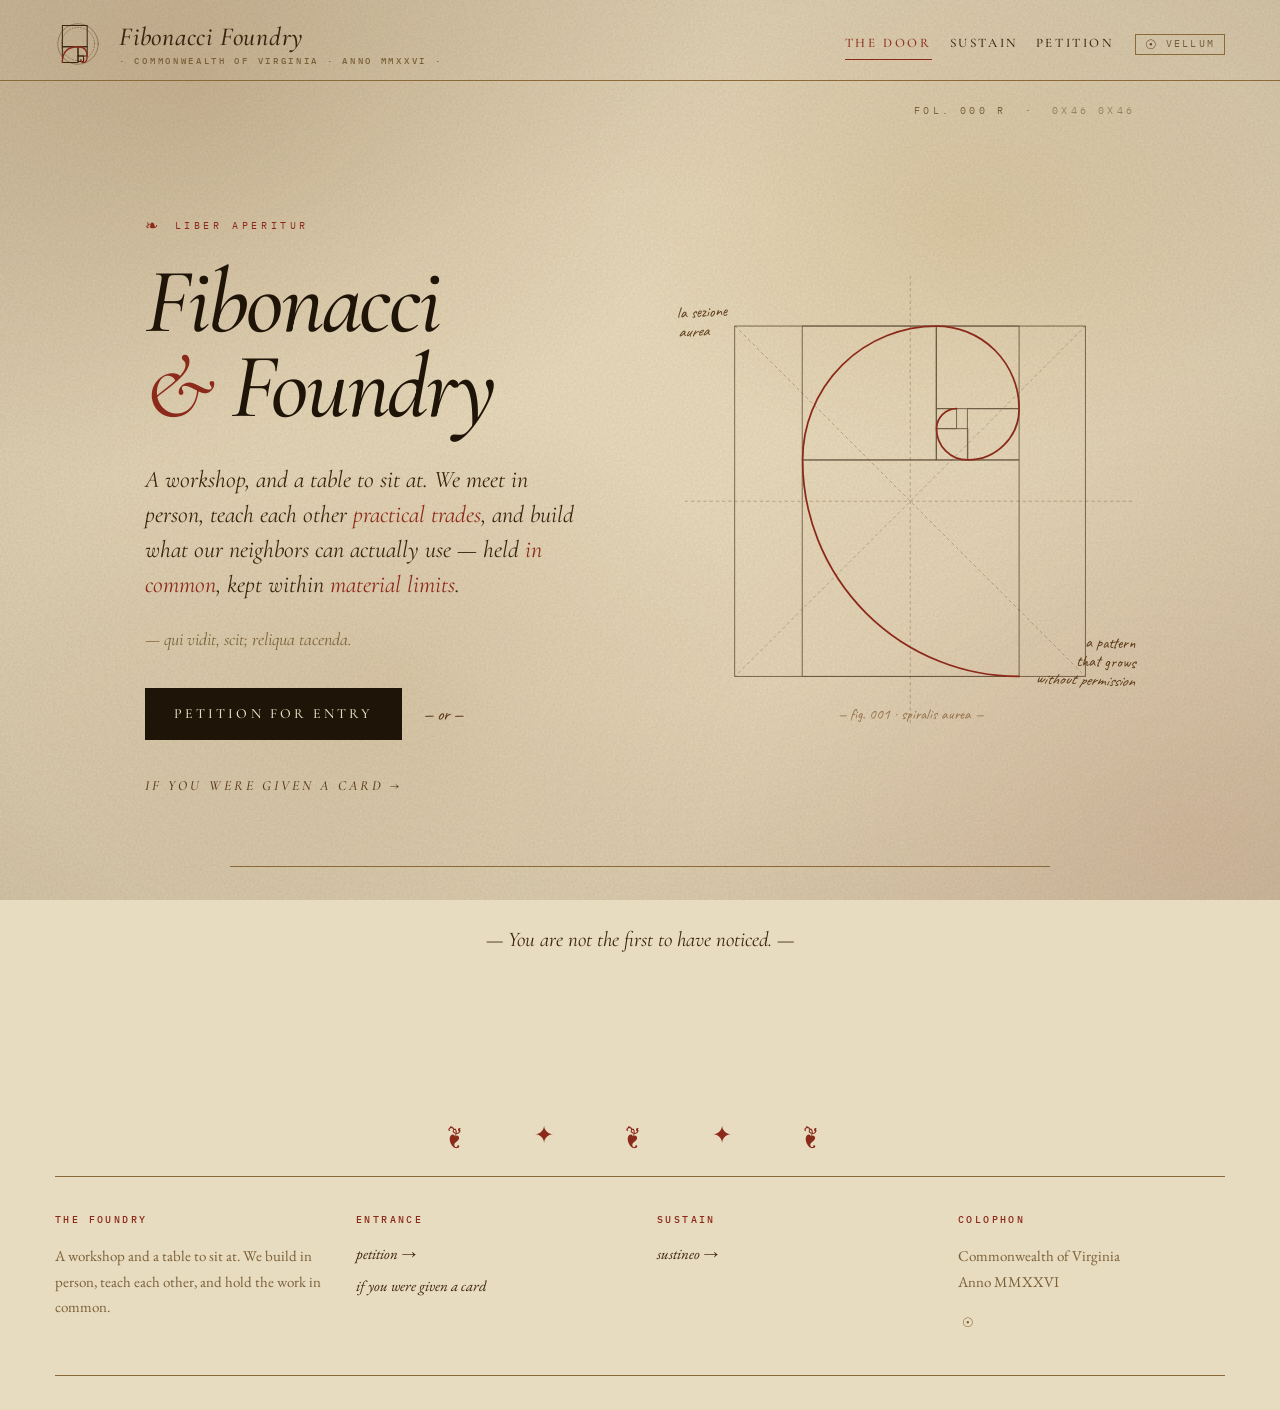
==== commit 273d950b: "Copy pass and donation form URL" ====
--- a/index.html
+++ b/index.html
@@ -4,7 +4,7 @@
 <meta charset="UTF-8">
 <meta name="viewport" content="width=device-width, initial-scale=1">
 <title>Fibonacci Foundry</title>
-<meta name="description" content="A workshop for principled rebellion and practical reconstruction. A covenant bound by material limits, decentralized authority, and the discipline of skill.">
+<meta name="description" content="A workshop and a table to sit at. We meet in person, teach each other practical trades, and build what our neighbors can actually use.">
 <link rel="icon" href="favicon.svg" type="image/svg+xml">
 <link rel="canonical" href="https://fibonaccifoundry.org/">
 
@@ -58,10 +58,10 @@
   <div class="folio">FOL. 000 r &nbsp;·&nbsp; <span class="cipher-stamp" title="sedecim" role="button" tabindex="0">0x46 0x46</span></div>
 
   <div class="incipit-text">
-    <div class="rubric-line">Liber Aperitur · the door</div>
+    <div class="rubric-line">Liber Aperitur</div>
     <h1>Fibonacci<br/><span class="amp">&amp;</span> Foundry</h1>
-    <p class="lede">A workshop for principled rebellion and practical reconstruction. A covenant bound by <em>material limits</em>, <em>decentralized authority</em>, and the <em>discipline of skill</em>.</p>
-    <p class="lat-shadow">— qui vidit, scit; reliqua tacenda. &nbsp; <small>(who has seen, knows; the rest is to be kept silent.)</small></p>
+    <p class="lede">A workshop, and a table to sit at. We meet in person, teach each other <em>practical trades</em>, and build what our neighbors can actually use &mdash; held <em>in common</em>, kept within <em>material limits</em>.</p>
+    <p class="lat-shadow">— qui vidit, scit; reliqua tacenda.</p>
 
     <div class="door-cta">
       <a href="#" class="btn-illumin primary" data-petition>Petition for entry</a>
@@ -103,7 +103,6 @@
 
 <section class="closing">
   <div class="line">— You are not the first to have noticed. —</div>
-  <div class="shadow">Some among us see the pattern without being shown. The Foundry is a place to hand the question to.</div>
 </section>
 
 </main>
@@ -112,7 +111,7 @@
 <div class="explicit">
   <div class="ornament">❦ &nbsp; ✦ &nbsp; ❦ &nbsp; ✦ &nbsp; ❦</div>
   <div class="explicit-grid">
-    <div class="ec"><h4>The Foundry</h4><p>A covenant bound by material limits, decentralized authority, and the discipline of skill.</p></div>
+    <div class="ec"><h4>The Foundry</h4><p>A workshop and a table to sit at. We build in person, teach each other, and hold the work in common.</p></div>
     <div class="ec"><h4>Entrance</h4><a href="#" data-petition>petition →</a><a href="invited.html">if you were given a card</a></div>
     <div class="ec"><h4>Sustain</h4><a href="sustain.html">sustineo →</a></div>
     <div class="ec"><h4>Colophon</h4><p>Commonwealth of Virginia<br/>Anno MMXXVI</p><p><span class="smaragd" aria-label="emerald tablet">☉<span class="reveal"><i>quod est inferius, est sicut quod est superius</i><small>— Tabula Smaragdina, lin. ii —</small></span></span></p></div>
@@ -125,10 +124,9 @@
     <div class="x" id="cipher-x" role="button" tabindex="0" aria-label="close">[ &times; &nbsp;clavde&nbsp;]</div>
     <div class="rubric-line">— Per Portas · de petitione —</div>
     <h3>The door has no <em>form</em>.</h3>
-    <p>We answer by post, in the order in which sincere things arrive. The address is set down below — but the lock is in <em>basis sedecim</em>. Translate it carefully; we have found that those who cannot will not have written anything we wished to read.</p>
+    <p>We answer by post, in the order letters arrive. The address is below, in <em>basis sedecim</em>.</p>
     <div class="lat-line">— clavis non datur; inveniatur. —</div>
     <div class="hex">70 65 74 69 74 69 6f 6e<span class="sep">@</span>66 69 62 6f 6e 61 63 63 69 66 6f 75 6e 64 72 79<span class="sep">.</span>6f 72 67</div>
-    <div class="hint">Each pair is one letter. <b>Read by eights, then by sixteens, then by threes.</b></div>
     <div class="footnote">RESPONDEMUS · <span>INTRA · XIII · DIES</span> · NON OMNIBUS</div>
   </div>
 </div>
--- a/styles/codex.css
+++ b/styles/codex.css
@@ -14,7 +14,7 @@
      · plates           Discipline plates (with .alch-stamp)
      · hours            the rule of hours grid
      · writ             essay teasers (codex front) and indexes
-     · gate             vows + petition CTA
+     · gate             petition CTA
      · alchemy          smaragdina, athanor, stamps
      · cipher-veil      petition modal
      · longread         article / essay long-form (writings/*)
@@ -207,8 +207,6 @@
 .cipher-card .lat-line { font-family:'Cormorant Garamond',serif; font-style:italic; font-size:18px; color:var(--rubric); margin:8px 0 21px; text-align:center; letter-spacing:0.01em; }
 .cipher-card .hex { font-family:'IBM Plex Mono',monospace; font-size:14px; letter-spacing:0.18em; color:var(--ink); padding:24px 18px; border-top:1px solid var(--rule); border-bottom:1px solid var(--rule); text-align:center; line-height:2; }
 .cipher-card .hex .sep { color:var(--rubric); font-family:'Cormorant Garamond',serif; font-style:italic; font-size:18px; letter-spacing:0; display:block; margin:4px 0; }
-.cipher-card .hint { font-family:'Caveat',cursive; font-size:17px; color:var(--sepia2); margin-top:18px; text-align:center; line-height:1.3; }
-.cipher-card .hint b { font-family:'EB Garamond',serif; font-style:italic; color:var(--rubric); font-weight:500; }
 .cipher-card .footnote { font-family:'IBM Plex Mono',monospace; font-size:9px; letter-spacing:0.3em; color:var(--mute); text-transform:uppercase; margin-top:21px; text-align:center; }
 .cipher-card .footnote span { color:var(--rubric); }
 
@@ -233,11 +231,6 @@
 .gate-text h2 { font-family:'Cormorant Garamond',serif; font-style:italic; font-weight:500; font-size:56px; margin:0 0 21px; line-height:1.05; letter-spacing:-0.02em; color:var(--ink); }
 .gate-text h2 em { color:var(--rubric); }
 .gate-text > p { font-size:19px; line-height:1.65; color:var(--sepia); margin:0 0 21px; font-style:italic; }
-.vows { margin:21px 0 34px; }
-.vow { display:grid; grid-template-columns:34px 1fr; gap:13px; padding:13px 0; border-bottom:1px dotted var(--rule); font-size:17px; line-height:1.45; }
-.vow:first-child { border-top:1px dotted var(--rule); }
-.vow .vn { font-family:'Cormorant Garamond',serif; font-style:italic; font-size:21px; color:var(--rubric); font-weight:500; }
-.vow .vt em { font-style:italic; color:var(--rubric); }
 .gate-sketch { position:relative; padding:13px; }
 .gate-sketch svg.fig { width:100%; height:auto; display:block; aspect-ratio:1/1.05; }
 .gate-sketch .marg { position:absolute; font-family:'Caveat',cursive; color:var(--sepia2); font-size:17px; }
@@ -338,7 +331,6 @@
   .longread h1.lr-title { font-size:48px; }
   .lr-marg { font-style:italic; padding:13px 21px; border-left:2px solid var(--rubric); margin:21px 0; text-align:left !important; max-width:none !important; justify-self:start !important; }
 }
-
 
 /* ═══════════════════════════════════════════════════════════════════
    NOCTURNE · the second mode
@@ -395,7 +387,6 @@
 .notfound .code { font-family:'IBM Plex Mono',monospace; font-size:11px; letter-spacing:0.4em; color:var(--rubric); text-transform:uppercase; margin-bottom:34px; }
 .notfound h1 { font-family:'Cormorant Garamond',serif; font-style:italic; font-weight:500; font-size:72px; line-height:1; margin:0 0 21px; color:var(--ink); }
 .notfound .lat { font-family:'Cormorant Garamond',serif; font-style:italic; font-size:21px; color:var(--sepia2); margin-bottom:13px; }
-.notfound .shadow { font-family:'EB Garamond',serif; font-size:15px; color:var(--mute); margin-bottom:55px; }
 
 /* ── DRAFT MARKER ─────────────────────────────────────────────────
    Anything the order has not yet set its hand to. */
@@ -404,7 +395,6 @@
 
 /* buttons never wrap mid-label */
 .btn-illumin { white-space:nowrap; }
-
 
 /* ═══════════════════════════════════════════════════════════════════
    THE FRONT DOOR · blocks for /, /invited
@@ -439,14 +429,10 @@
   margin:0 0 21px; max-width:440px;
 }
 .incipit.door .lede em { color:var(--rubric); }
-/* the Latin, with its English shadow held at a smaller size — the
-   shadow is a gloss, not a second sentence */
+/* the Latin line beneath the lede. No English gloss follows it. */
 .incipit.door .lat-shadow {
   font-family:'Cormorant Garamond',serif; font-style:italic;
   font-size:18px; color:var(--mute); margin:0 0 34px;
-}
-.incipit.door .lat-shadow small {
-  font-family:'EB Garamond',serif; font-style:normal; font-size:15px;
 }
 .door-cta { display:flex; gap:21px; align-items:center; flex-wrap:wrap; }
 .door-cta .or { font-family:'Caveat',cursive; font-size:18px; color:var(--sepia2); }
@@ -470,10 +456,6 @@
 .closing .line {
   font-family:'Cormorant Garamond',serif; font-style:italic;
   font-size:21px; color:var(--sepia); margin-bottom:13px;
-}
-.closing .shadow {
-  font-family:'EB Garamond',serif; font-size:16px;
-  color:var(--mute); max-width:520px; margin:0 auto;
 }
 
 /* ── /invited · the card ───────────────────────────────────────────
@@ -491,8 +473,6 @@
 }
 .invited .body { font-size:18px; line-height:1.7; color:var(--sepia); max-width:560px; }
 .invited .aside { font-family:'Caveat',cursive; font-size:20px; color:var(--sepia2); margin:34px 0; }
-.invited .sworn { border-top:1px solid var(--rule); padding-top:34px; margin-top:34px; }
-.invited .attest { font-size:16px; color:var(--mute); margin-top:21px; }
 
 /* ── narrow ────────────────────────────────────────────────────────
    The header stacks at 980px above, so the toggle group unhooks from
@@ -557,7 +537,6 @@
 }
 .sustain > p:not(.note-hand) { font-size:18px; line-height:1.7; color:var(--sepia); max-width:560px; margin:0; }
 
-
 /* ═══════════════════════════════════════════════════════════════════
    PRINT · ink on paper
    The skeleton earlier in this file was written for /codex and the
@@ -632,7 +611,7 @@
   .notfound { padding:34px 0; }
 
   /* ── do not break these across sheets ────────────────────────────── */
-  .vow, .ledger, .ledger div, .explicit, .plate, .h-cell {
+  .ledger, .ledger div, .explicit, .plate, .h-cell {
     page-break-inside:avoid; break-inside:avoid;
   }
   h1, h2, h3, .rubric-line {
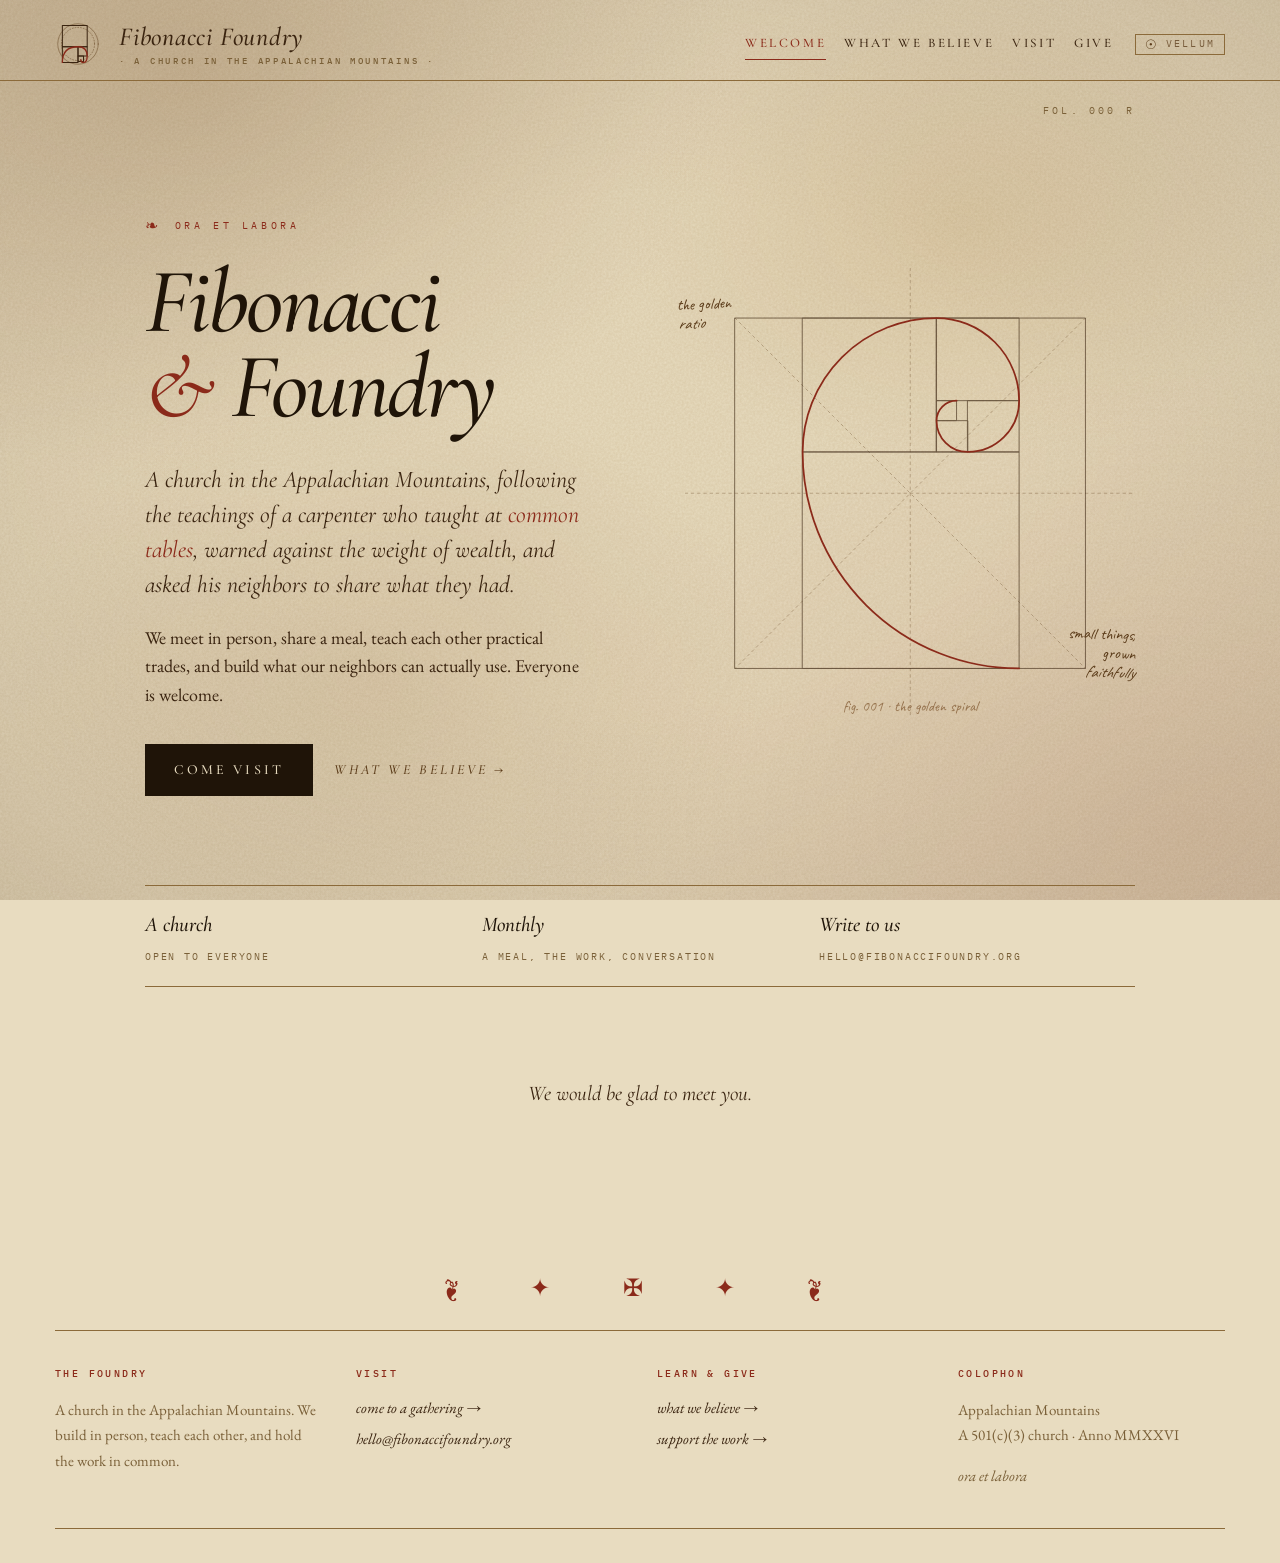
==== commit 3bb59f2f: "Fibonacci Foundry site Co-Authored-By: Claude Opus 5.5 <noreply@anthropic.com>" ====
--- a/index.html
+++ b/index.html
@@ -4,7 +4,7 @@
 <meta charset="UTF-8">
 <meta name="viewport" content="width=device-width, initial-scale=1">
 <title>Fibonacci Foundry</title>
-<meta name="description" content="A workshop and a table to sit at. We meet in person, teach each other practical trades, and build what our neighbors can actually use.">
+<meta name="description" content="A church in the Appalachian Mountains. We meet monthly, share a meal, teach each other practical trades, and build what our neighbors can use. All are welcome.">
 <link rel="icon" href="favicon.svg" type="image/svg+xml">
 <link rel="canonical" href="https://fibonaccifoundry.org/">
 
@@ -13,7 +13,7 @@
 <meta property="og:url" content="https://fibonaccifoundry.org/">
 <meta property="og:site_name" content="Fibonacci Foundry">
 <meta property="og:title" content="Fibonacci &amp; Foundry">
-<meta property="og:description" content="qui vidit, scit; reliqua tacenda.">
+<meta property="og:description" content="A church in the Appalachian Mountains. Monthly gatherings, and all are welcome.">
 <meta property="og:image" content="https://fibonaccifoundry.org/og.png">
 <meta property="og:image:width" content="1200">
 <meta property="og:image:height" content="630">
@@ -40,13 +40,14 @@
       <g class="stroke" stroke-width="1.1"><rect x="8" y="28" width="17" height="17"/><rect x="25" y="28" width="10" height="10"/><rect x="25" y="38" width="6" height="6"/><rect x="8" y="5" width="27" height="23"/></g>
       <path class="stroke-rubric" stroke-width="1.4" d="M8 45 Q8 28 25 28 Q35 28 35 38 Q35 45 31 45 Q28 45 28 42"/>
     </svg>
-    <div class="nm">Fibonacci Foundry<small>· COMMONWEALTH OF VIRGINIA · ANNO MMXXVI ·</small></div>
+    <div class="nm">Fibonacci Foundry<small>· A CHURCH IN THE APPALACHIAN MOUNTAINS ·</small></div>
   </div>
   <div class="chrome-right">
     <nav>
-      <a href="index.html" class="here">The Door</a>
-      <a href="sustain.html">Sustain</a>
-      <a href="#" data-petition>Petition</a>
+      <a href="index.html" class="here">Welcome</a>
+      <a href="believe.html">What we believe</a>
+      <a href="visit.html">Visit</a>
+      <a href="sustain.html">Give</a>
     </nav>
     <button class="mode-toggle" type="button" aria-pressed="false"><span class="gl">☉</span><span class="lab">vellum</span></button>
   </div>
@@ -55,18 +56,17 @@
 <main id="main">
 
 <section class="incipit door">
-  <div class="folio">FOL. 000 r &nbsp;·&nbsp; <span class="cipher-stamp" title="sedecim" role="button" tabindex="0">0x46 0x46</span></div>
+  <div class="folio">FOL. 000 r</div>
 
   <div class="incipit-text">
-    <div class="rubric-line">Liber Aperitur</div>
+    <div class="rubric-line">Ora et labora</div>
     <h1>Fibonacci<br/><span class="amp">&amp;</span> Foundry</h1>
-    <p class="lede">A workshop, and a table to sit at. We meet in person, teach each other <em>practical trades</em>, and build what our neighbors can actually use &mdash; held <em>in common</em>, kept within <em>material limits</em>.</p>
-    <p class="lat-shadow">— qui vidit, scit; reliqua tacenda.</p>
+    <p class="lede">A church in the Appalachian Mountains, following the teachings of a carpenter who taught at <em>common tables</em>, warned against the weight of wealth, and asked his neighbors to share what they had.</p>
+    <p class="lede-plain">We meet in person, share a meal, teach each other practical trades, and build what our neighbors can actually use. Everyone is welcome.</p>
 
     <div class="door-cta">
-      <a href="#" class="btn-illumin primary" data-petition>Petition for entry</a>
-      <span class="or">— or —</span>
-      <a href="invited.html" class="btn-illumin quiet"><i>if you were given a card →</i></a>
+      <a href="visit.html" class="btn-illumin primary">Come visit</a>
+      <a href="believe.html" class="btn-illumin quiet"><i>what we believe →</i></a>
     </div>
   </div>
 
@@ -94,44 +94,38 @@
       <g class="stroke-rubric" stroke-width="1.4">
         <path d="M267 320 A173 173 0 0 1 94 147 A107 107 0 0 1 201 40 A66 66 0 0 1 267 106 A41 41 0 0 1 226 147 A25 25 0 0 1 201 122 A16 16 0 0 1 217 106"/>
       </g>
-      <text x="180" y="354" text-anchor="middle" font-family="Caveat,cursive" font-size="12" fill="#7a5028" opacity="0.7">— fig. 001 · spiralis aurea —</text>
+      <text x="180" y="354" text-anchor="middle" font-family="Caveat,cursive" font-size="12" fill="#7a5028" opacity="0.7">fig. 001 · the golden spiral</text>
     </svg>
-    <div class="annot a1">la sezione<br/><i>aurea</i></div>
-    <div class="annot a2">a pattern<br/>that grows<br/><i>without permission</i></div>
+    <div class="annot a1">the golden<br/><i>ratio</i></div>
+    <div class="annot a2">small things,<br/>grown<br/><i>faithfully</i></div>
+  </div>
+</section>
+
+<section class="door-notes" aria-label="At a glance">
+  <div class="ledger">
+    <div><b>A church</b>open to everyone</div>
+    <div><b>Monthly</b>a meal, the work, conversation</div>
+    <div><b><a href="mailto:hello@fibonaccifoundry.org">Write to us</a></b>hello@fibonaccifoundry.org</div>
   </div>
 </section>
 
 <section class="closing">
-  <div class="line">— You are not the first to have noticed. —</div>
+  <div class="line">We would be glad to meet you.</div>
 </section>
 
 </main>
 
 <!-- ── EXPLICIT · the close of the book ── -->
 <div class="explicit">
-  <div class="ornament">❦ &nbsp; ✦ &nbsp; ❦ &nbsp; ✦ &nbsp; ❦</div>
+  <div class="ornament" aria-hidden="true">❦ &nbsp; ✦ &nbsp; ✠ &nbsp; ✦ &nbsp; ❦</div>
   <div class="explicit-grid">
-    <div class="ec"><h4>The Foundry</h4><p>A workshop and a table to sit at. We build in person, teach each other, and hold the work in common.</p></div>
-    <div class="ec"><h4>Entrance</h4><a href="#" data-petition>petition →</a><a href="invited.html">if you were given a card</a></div>
-    <div class="ec"><h4>Sustain</h4><a href="sustain.html">sustineo →</a></div>
-    <div class="ec"><h4>Colophon</h4><p>Commonwealth of Virginia<br/>Anno MMXXVI</p><p><span class="smaragd" aria-label="emerald tablet">☉<span class="reveal"><i>quod est inferius, est sicut quod est superius</i><small>— Tabula Smaragdina, lin. ii —</small></span></span></p></div>
+    <div class="ec"><h4>The Foundry</h4><p>A church in the Appalachian Mountains. We build in person, teach each other, and hold the work in common.</p></div>
+    <div class="ec"><h4>Visit</h4><a href="visit.html">come to a gathering →</a><a href="mailto:hello@fibonaccifoundry.org">hello@fibonaccifoundry.org</a></div>
+    <div class="ec"><h4>Learn &amp; give</h4><a href="believe.html">what we believe →</a><a href="sustain.html">support the work →</a></div>
+    <div class="ec"><h4>Colophon</h4><p>Appalachian Mountains<br/>A 501(c)(3) church · Anno MMXXVI</p><p><i>ora et labora</i></p></div>
   </div>
 </div>
 
-<!-- ── CIPHER VEIL · per portas · the only contact route ── -->
-<div class="cipher-veil" id="cipher-veil" role="dialog" aria-modal="true" aria-hidden="true">
-  <div class="cipher-card">
-    <div class="x" id="cipher-x" role="button" tabindex="0" aria-label="close">[ &times; &nbsp;clavde&nbsp;]</div>
-    <div class="rubric-line">— Per Portas · de petitione —</div>
-    <h3>The door has no <em>form</em>.</h3>
-    <p>We answer by post, in the order letters arrive. The address is below, in <em>basis sedecim</em>.</p>
-    <div class="lat-line">— clavis non datur; inveniatur. —</div>
-    <div class="hex">70 65 74 69 74 69 6f 6e<span class="sep">@</span>66 69 62 6f 6e 61 63 63 69 66 6f 75 6e 64 72 79<span class="sep">.</span>6f 72 67</div>
-    <div class="footnote">RESPONDEMUS · <span>INTRA · XIII · DIES</span> · NON OMNIBUS</div>
-  </div>
-</div>
-
-<script src="scripts/cipher.js"></script>
 <script src="scripts/mode.js"></script>
 </body>
 </html>
--- a/styles/codex.css
+++ b/styles/codex.css
@@ -14,9 +14,8 @@
      · plates           Discipline plates (with .alch-stamp)
      · hours            the rule of hours grid
      · writ             essay teasers (codex front) and indexes
-     · gate             petition CTA
-     · alchemy          smaragdina, athanor, stamps
-     · cipher-veil      petition modal
+     · gate             call-to-action block
+     · alchemy          stamps
      · longread         article / essay long-form (writings/*)
    ═══════════════════════════════════════════════════════════════════ */
 
@@ -172,47 +171,6 @@
 .alch-stamp .lab { position:absolute; left:50%; bottom:-14px; transform:translateX(-50%); font-family:'IBM Plex Mono',monospace; font-size:7px; letter-spacing:0.22em; color:var(--mute); text-transform:uppercase; white-space:nowrap; }
 .h-cell .alch-inline { font-family:'EB Garamond',serif; font-size:15px; color:var(--rubric); margin-right:8px; opacity:0.75; }
 
-/* tabula smaragdina / athanor — quiet hover-reveal */
-.smaragd { position:relative; display:inline-block; cursor:help; color:var(--sepia3); font-size:13px; padding:0 4px; }
-.smaragd:hover { color:var(--rubric); }
-.smaragd .reveal {
-  position:absolute; bottom:130%; left:50%; transform:translateX(-50%) translateY(8px);
-  background:var(--paper); border:1px solid var(--rule); padding:13px 21px; min-width:280px;
-  font-family:'Cormorant Garamond',serif; font-style:italic; font-size:14px; color:var(--ink);
-  line-height:1.5; letter-spacing:0.01em; text-align:center;
-  opacity:0; pointer-events:none; transition:opacity 0.4s ease, transform 0.4s ease;
-  box-shadow:0 13px 34px rgba(31,20,8,0.35); z-index:5;
-}
-.smaragd .reveal::before { content:""; position:absolute; bottom:-6px; left:50%; transform:translateX(-50%) rotate(45deg); width:10px; height:10px; background:var(--paper); border-right:1px solid var(--rule); border-bottom:1px solid var(--rule); }
-.smaragd .reveal small { display:block; margin-top:8px; font-family:'EB Garamond',serif; font-style:normal; font-size:11px; color:var(--mute); letter-spacing:0.02em; }
-.smaragd:hover .reveal { opacity:1; transform:translateX(-50%) translateY(0); }
-
-/* ── CIPHER VEIL (petition puzzle) ── */
-.cipher-veil { position:fixed; inset:0; background:rgba(31,20,8,0.66); z-index:50; display:none; align-items:center; justify-content:center; padding:34px; backdrop-filter:blur(2px); }
-.cipher-veil.show { display:flex; animation: fadeIn 0.4s ease; }
-@keyframes fadeIn { from { opacity:0; } to { opacity:1; } }
-.cipher-card { background:var(--paper); border:1px solid var(--rule); padding:55px 48px 46px; max-width:520px; width:100%; position:relative; box-shadow:0 34px 89px rgba(31,20,8,0.45); }
-.cipher-card::before { content:""; position:absolute; inset:8px; border:1px solid var(--rule); pointer-events:none; }
-.cipher-card::after {
-  content:""; position:absolute; inset:0; pointer-events:none; mix-blend-mode:multiply; opacity:0.55;
-  background-image:url("data:image/svg+xml;utf8,<svg xmlns='http://www.w3.org/2000/svg' width='240' height='240'><filter id='n'><feTurbulence type='fractalNoise' baseFrequency='0.55' numOctaves='2'/><feColorMatrix values='0 0 0 0 0.35 0 0 0 0 0.22 0 0 0 0 0.06 0 0 0 0.20 0'/></filter><rect width='100%' height='100%' filter='url(%23n)'/></svg>");
-}
-.cipher-card > * { position:relative; z-index:1; }
-.cipher-card .x { position:absolute; top:14px; right:18px; cursor:pointer; font-family:'IBM Plex Mono',monospace; font-size:10px; letter-spacing:0.28em; color:var(--mute); text-transform:uppercase; user-select:none; z-index:2; }
-.cipher-card .x:hover { color:var(--rubric); }
-.cipher-card .rubric-line { margin-bottom:18px; }
-.cipher-card h3 { font-family:'Cormorant Garamond',serif; font-style:italic; font-weight:500; font-size:38px; line-height:1.04; margin:0 0 13px; color:var(--ink); letter-spacing:-0.01em; }
-.cipher-card h3 em { color:var(--rubric); }
-.cipher-card p { font-family:'EB Garamond',serif; font-style:italic; font-size:16px; line-height:1.6; color:var(--sepia); margin:0 0 18px; }
-.cipher-card .lat-line { font-family:'Cormorant Garamond',serif; font-style:italic; font-size:18px; color:var(--rubric); margin:8px 0 21px; text-align:center; letter-spacing:0.01em; }
-.cipher-card .hex { font-family:'IBM Plex Mono',monospace; font-size:14px; letter-spacing:0.18em; color:var(--ink); padding:24px 18px; border-top:1px solid var(--rule); border-bottom:1px solid var(--rule); text-align:center; line-height:2; }
-.cipher-card .hex .sep { color:var(--rubric); font-family:'Cormorant Garamond',serif; font-style:italic; font-size:18px; letter-spacing:0; display:block; margin:4px 0; }
-.cipher-card .footnote { font-family:'IBM Plex Mono',monospace; font-size:9px; letter-spacing:0.3em; color:var(--mute); text-transform:uppercase; margin-top:21px; text-align:center; }
-.cipher-card .footnote span { color:var(--rubric); }
-
-.folio .cipher-stamp { color:var(--mute); opacity:0.65; }
-.folio .cipher-stamp:hover { color:var(--rubric); opacity:1; cursor:help; }
-
 /* ── WRITINGS (essay teasers / index) ── */
 .writ { padding:89px 55px; max-width:1100px; margin:0 auto; border-bottom:1px solid var(--rule); }
 .writ-grid { display:grid; grid-template-columns:repeat(2,1fr); column-gap:55px; row-gap:13px; }
@@ -308,13 +266,11 @@
 /* ── PRINT ── */
 @media print {
   body::before, body::after { display:none; }
-  header, footer, .cipher-veil, nav { display:none !important; }
+  header, footer, nav { display:none !important; }
   body { background:#fff; color:#000; font-size:11pt; }
   .longread { padding:0; column-gap:0; grid-template-columns:1fr; max-width:none; }
   .longread > * { grid-column:1 !important; }
   .lr-marg { display:none; }
-  .smaragd { color:inherit; }
-  .smaragd .reveal { display:none; }
 }
 
 /* ── RESPONSIVE ── */
@@ -378,9 +334,9 @@
 .sustain .amt { border:1px solid var(--rule); padding:13px 21px; font-family:'Cormorant Garamond',serif; font-style:italic; font-size:22px; color:var(--ink); background:transparent; cursor:pointer; line-height:1; }
 .sustain .amt:hover { border-color:var(--rubric); color:var(--rubric); }
 .sustain .amt small { display:block; font-family:'IBM Plex Mono',monospace; font-style:normal; font-size:9px; letter-spacing:0.2em; color:var(--mute); text-transform:uppercase; margin-top:7px; }
-.sustain .ledger { border-top:1px solid var(--rule); border-bottom:1px solid var(--rule); padding:21px 0; margin:34px 0; display:grid; grid-template-columns:repeat(3,1fr); gap:21px; }
-.sustain .ledger div { font-family:'IBM Plex Mono',monospace; font-size:10px; letter-spacing:0.18em; text-transform:uppercase; color:var(--mute); }
-.sustain .ledger div b { display:block; font-family:'Cormorant Garamond',serif; font-style:italic; font-weight:500; font-size:21px; letter-spacing:0; text-transform:none; color:var(--ink); margin-bottom:5px; }
+.ledger { border-top:1px solid var(--rule); border-bottom:1px solid var(--rule); padding:21px 0; margin:34px 0; display:grid; grid-template-columns:repeat(3,1fr); gap:21px; }
+.ledger div { font-family:'IBM Plex Mono',monospace; font-size:10px; letter-spacing:0.18em; text-transform:uppercase; color:var(--mute); }
+.ledger div b { display:block; font-family:'Cormorant Garamond',serif; font-style:italic; font-weight:500; font-size:21px; letter-spacing:0; text-transform:none; color:var(--ink); margin-bottom:5px; }
 
 /* ── NOT FOUND · folio non inventa ────────────────────────────── */
 .notfound { max-width:680px; margin:0 auto; padding:144px 55px; text-align:center; position:relative; }
@@ -397,7 +353,7 @@
 .btn-illumin { white-space:nowrap; }
 
 /* ═══════════════════════════════════════════════════════════════════
-   THE FRONT DOOR · blocks for /, /invited
+   THE FRONT DOOR · blocks for /, /visit, /believe
    Everything below was inline in §007 of the pattern sheet, because a
    specimen sheet demonstrates rather than ships. Lifted to real
    classes here so the production pages carry no style attributes.
@@ -429,10 +385,10 @@
   margin:0 0 21px; max-width:440px;
 }
 .incipit.door .lede em { color:var(--rubric); }
-/* the Latin line beneath the lede. No English gloss follows it. */
-.incipit.door .lat-shadow {
-  font-family:'Cormorant Garamond',serif; font-style:italic;
-  font-size:18px; color:var(--mute); margin:0 0 34px;
+/* the plain second line beneath the lede · who, where, when */
+.incipit.door .lede-plain {
+  font-size:18px; line-height:1.6; color:var(--sepia);
+  margin:0 0 34px; max-width:440px;
 }
 .door-cta { display:flex; gap:21px; align-items:center; flex-wrap:wrap; }
 .door-cta .or { font-family:'Caveat',cursive; font-size:18px; color:var(--sepia2); }
@@ -448,6 +404,13 @@
 .annot.a1 { top:6%; left:-8px; transform:rotate(-3deg); }
 .annot.a2 { bottom:8%; right:0; text-align:right; max-width:120px; transform:rotate(2deg); }
 
+/* who, when, where · the three things a first-time visitor asks */
+.door-notes { max-width:1100px; margin:0 auto; padding:0 55px; }
+.door-notes .ledger div b a:hover { color:var(--rubric); }
+
+/* the strip already draws a rule above the closing line */
+.door-notes + .closing { border-top:none; }
+
 /* the closing statement · the last word before the explicit */
 .closing {
   border-top:1px solid var(--rule); max-width:820px;
@@ -458,21 +421,42 @@
   font-size:21px; color:var(--sepia); margin-bottom:13px;
 }
 
-/* ── /invited · the card ───────────────────────────────────────────
-   Single column and deliberately terminal. There is no CTA here by
-   design; do not add one. */
-.invited { max-width:760px; margin:0 auto; padding:89px 55px 55px; position:relative; }
-.invited h1 {
+/* ── /visit, /believe · the leaf ───────────────────────────────────
+   One readable column of plain prose. Every leaf ends somewhere a
+   visitor can act: a way to write, or a way to come. */
+.leaf { max-width:760px; margin:0 auto; padding:89px 55px 55px; position:relative; }
+.leaf h1 {
   font-family:'Cormorant Garamond',serif; font-style:italic;
   font-weight:500; font-size:64px; line-height:1;
   margin:0 0 21px; color:var(--ink);
 }
-.invited .statement {
+.leaf h2 {
   font-family:'Cormorant Garamond',serif; font-style:italic;
-  font-size:22px; line-height:1.45; color:var(--sepia); max-width:520px;
-}
-.invited .body { font-size:18px; line-height:1.7; color:var(--sepia); max-width:560px; }
-.invited .aside { font-family:'Caveat',cursive; font-size:20px; color:var(--sepia2); margin:34px 0; }
+  font-weight:500; font-size:34px; line-height:1.1;
+  margin:55px 0 13px; color:var(--ink);
+}
+.leaf .statement {
+  font-family:'Cormorant Garamond',serif; font-style:italic;
+  font-size:22px; line-height:1.45; color:var(--sepia); max-width:560px;
+}
+.leaf .statement em { color:var(--rubric); }
+.leaf .body, .leaf > p { font-size:18px; line-height:1.7; color:var(--sepia); max-width:560px; }
+.leaf .aside { font-family:'Caveat',cursive; font-size:20px; color:var(--sepia2); margin:34px 0; }
+.leaf .verses { margin:34px 0; }
+/* no drop cap here · each tenet opens on an italic name, and a dropped
+   first letter splits that name in two */
+.leaf .verses .verse:first-of-type p::first-letter { float:none; font-size:inherit; line-height:inherit; padding:0; }
+.leaf ul.plain { padding-left:21px; max-width:560px; font-size:18px; line-height:1.7; color:var(--sepia); }
+.leaf ul.plain li { margin-bottom:8px; }
+.leaf ul.plain li::marker { color:var(--rubric); }
+.leaf ul.plain b { font-weight:500; color:var(--ink); }
+
+/* an inline email link */
+.mail { color:var(--rubric); border-bottom:1px solid currentColor; }
+.mail:hover { color:var(--ink); }
+
+/* an English line set beneath a Latin one */
+.gloss { display:block; font-family:'EB Garamond',serif; font-style:italic; font-size:0.85em; color:var(--mute); }
 
 /* ── narrow ────────────────────────────────────────────────────────
    The header stacks at 980px above, so the toggle group unhooks from
@@ -480,8 +464,13 @@
 @media (max-width:980px) {
   .chrome-right { width:100%; flex-wrap:wrap; gap:13px; }
   .incipit.door { padding:55px 34px; }
-  .invited { padding:55px 34px; }
-  .invited h1 { font-size:48px; }
+  .leaf { padding:55px 34px; }
+  .door-notes { padding:0 34px; }
+  .ledger { grid-template-columns:1fr; }
+  /* four nav items no longer fit one line on a phone */
+  nav { flex-wrap:wrap; white-space:normal; row-gap:4px; flex:1 1 100%; }
+  .explicit .ornament { letter-spacing:0.2em; }
+  .leaf h1 { font-size:48px; }
   .closing { padding:34px; }
 }
 
@@ -536,6 +525,7 @@
   margin:0 0 21px; color:var(--ink);
 }
 .sustain > p:not(.note-hand) { font-size:18px; line-height:1.7; color:var(--sepia); max-width:560px; margin:0; }
+.sustain > p:not(.note-hand) + p:not(.note-hand) { margin-top:13px; }
 
 /* ═══════════════════════════════════════════════════════════════════
    PRINT · ink on paper
@@ -606,7 +596,7 @@
   .annot { display:none; }   /* rotated absolutes collide once reflowed */
 
   .closing { max-width:none; padding:21px 0 0; }
-  .invited { max-width:none; padding:0; }
+  .leaf { max-width:none; padding:0; }
   .sustain { max-width:none; padding:0; }
   .notfound { padding:34px 0; }
 
@@ -617,7 +607,7 @@
   h1, h2, h3, .rubric-line {
     page-break-after:avoid; break-after:avoid;
   }
-  p, .invited .body { orphans:2; widows:2; }
+  p, .leaf .body { orphans:2; widows:2; }
 
   /* ── the explicit is the colophon · keep it, narrow it ───────────── */
   .explicit { padding:21px 0 0; max-width:none; border-top:1px solid var(--rule); }
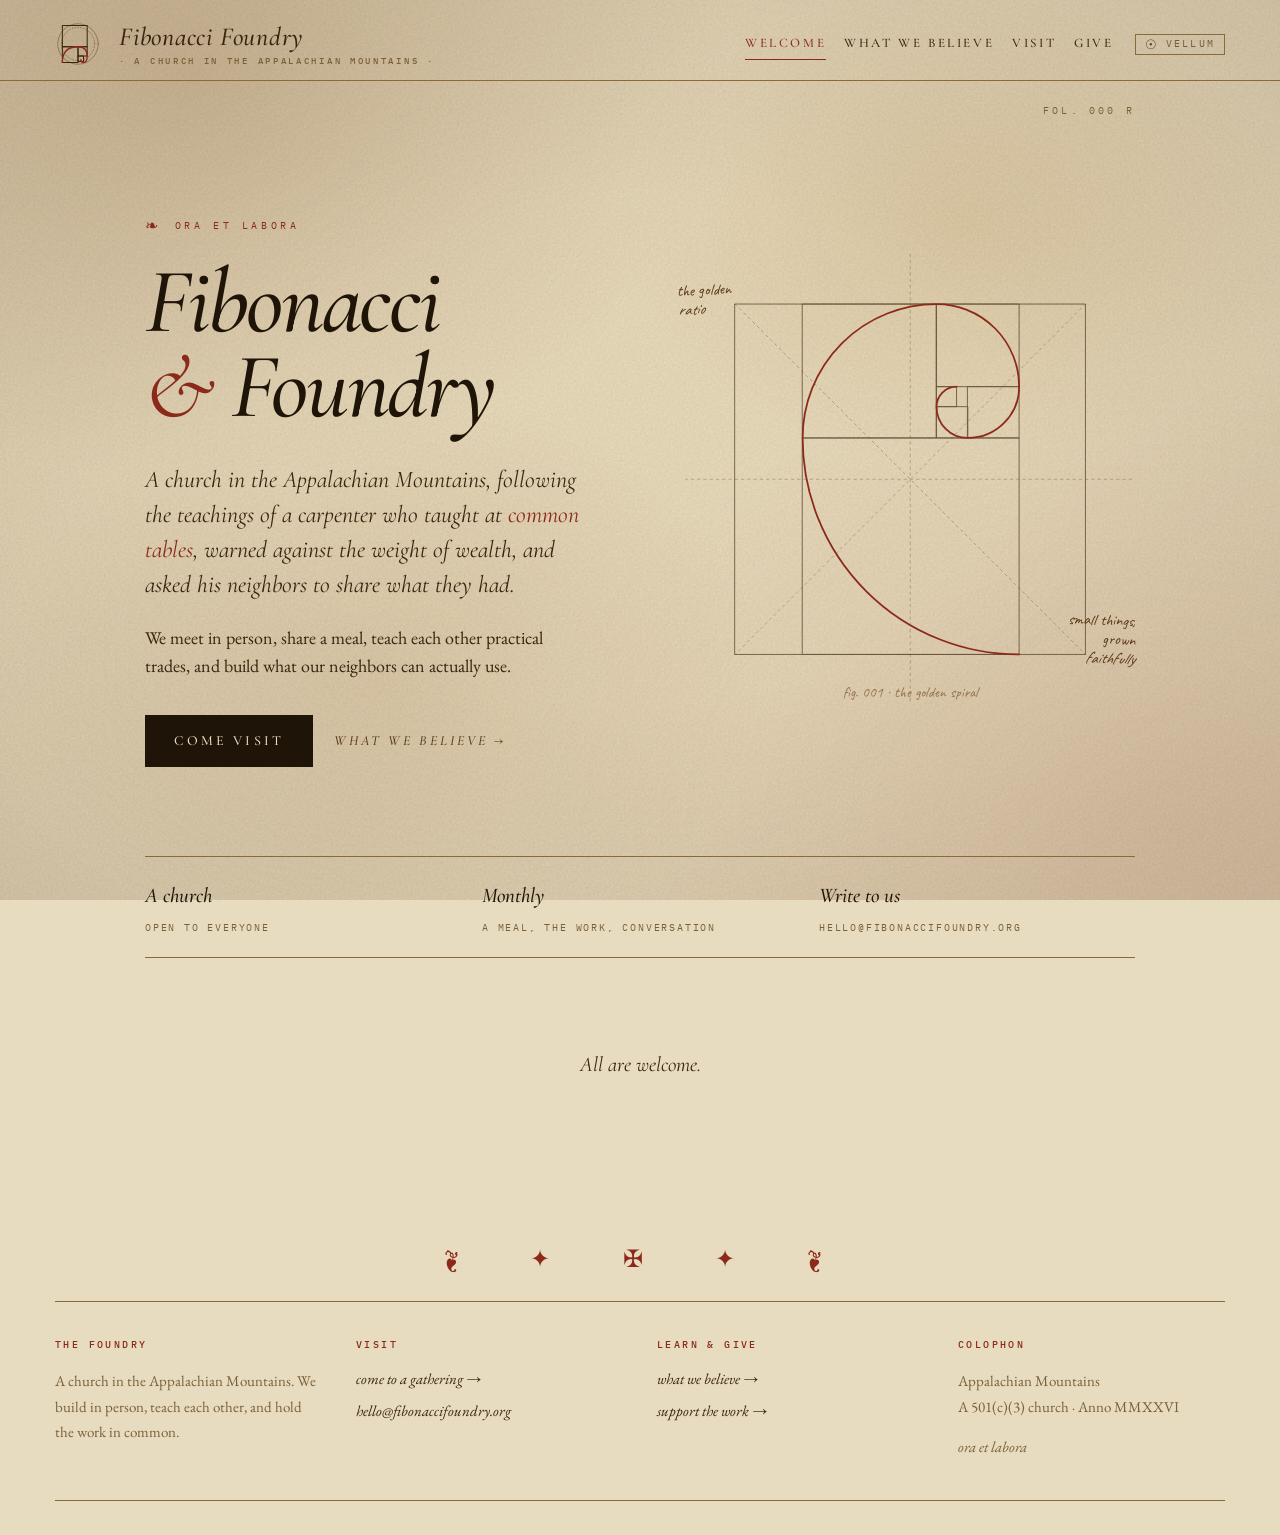
==== commit bbc8fb03: "Trim copy on home, visit, beliefs and give pages Co-Authored-By: Claude Opus 5.5 <noreply@anthropic." ====
--- a/index.html
+++ b/index.html
@@ -62,7 +62,7 @@
     <div class="rubric-line">Ora et labora</div>
     <h1>Fibonacci<br/><span class="amp">&amp;</span> Foundry</h1>
     <p class="lede">A church in the Appalachian Mountains, following the teachings of a carpenter who taught at <em>common tables</em>, warned against the weight of wealth, and asked his neighbors to share what they had.</p>
-    <p class="lede-plain">We meet in person, share a meal, teach each other practical trades, and build what our neighbors can actually use. Everyone is welcome.</p>
+    <p class="lede-plain">We meet in person, share a meal, teach each other practical trades, and build what our neighbors can actually use.</p>
 
     <div class="door-cta">
       <a href="visit.html" class="btn-illumin primary">Come visit</a>
@@ -105,12 +105,12 @@
   <div class="ledger">
     <div><b>A church</b>open to everyone</div>
     <div><b>Monthly</b>a meal, the work, conversation</div>
-    <div><b><a href="mailto:hello@fibonaccifoundry.org">Write to us</a></b>hello@fibonaccifoundry.org</div>
+    <div><b><a href="#" data-mail>Write to us</a></b><span data-mail="text">hello at fibonaccifoundry dot org</span></div>
   </div>
 </section>
 
 <section class="closing">
-  <div class="line">We would be glad to meet you.</div>
+  <div class="line">All are welcome.</div>
 </section>
 
 </main>
@@ -120,12 +120,13 @@
   <div class="ornament" aria-hidden="true">❦ &nbsp; ✦ &nbsp; ✠ &nbsp; ✦ &nbsp; ❦</div>
   <div class="explicit-grid">
     <div class="ec"><h4>The Foundry</h4><p>A church in the Appalachian Mountains. We build in person, teach each other, and hold the work in common.</p></div>
-    <div class="ec"><h4>Visit</h4><a href="visit.html">come to a gathering →</a><a href="mailto:hello@fibonaccifoundry.org">hello@fibonaccifoundry.org</a></div>
+    <div class="ec"><h4>Visit</h4><a href="visit.html">come to a gathering →</a><a href="#" data-mail="text">hello at fibonaccifoundry dot org</a></div>
     <div class="ec"><h4>Learn &amp; give</h4><a href="believe.html">what we believe →</a><a href="sustain.html">support the work →</a></div>
     <div class="ec"><h4>Colophon</h4><p>Appalachian Mountains<br/>A 501(c)(3) church · Anno MMXXVI</p><p><i>ora et labora</i></p></div>
   </div>
 </div>
 
 <script src="scripts/mode.js"></script>
+<script src="scripts/mail.js"></script>
 </body>
 </html>
